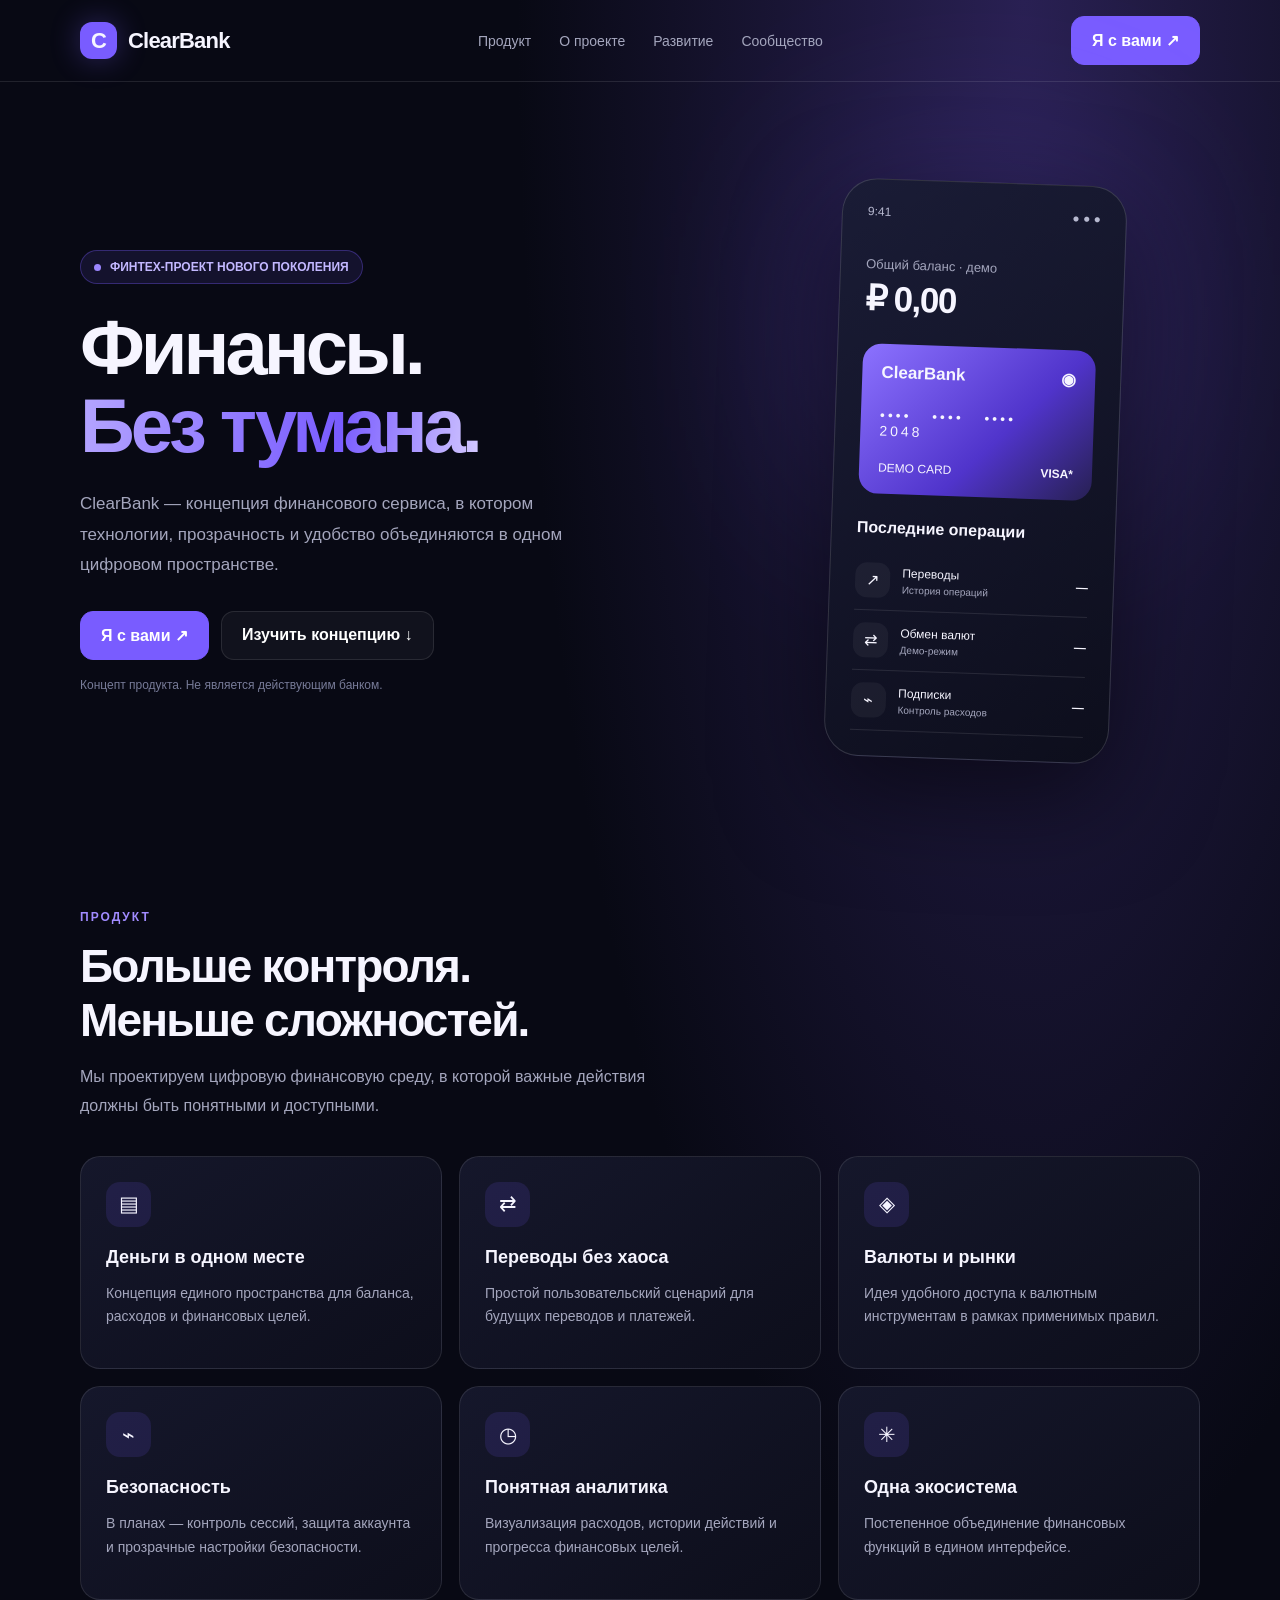
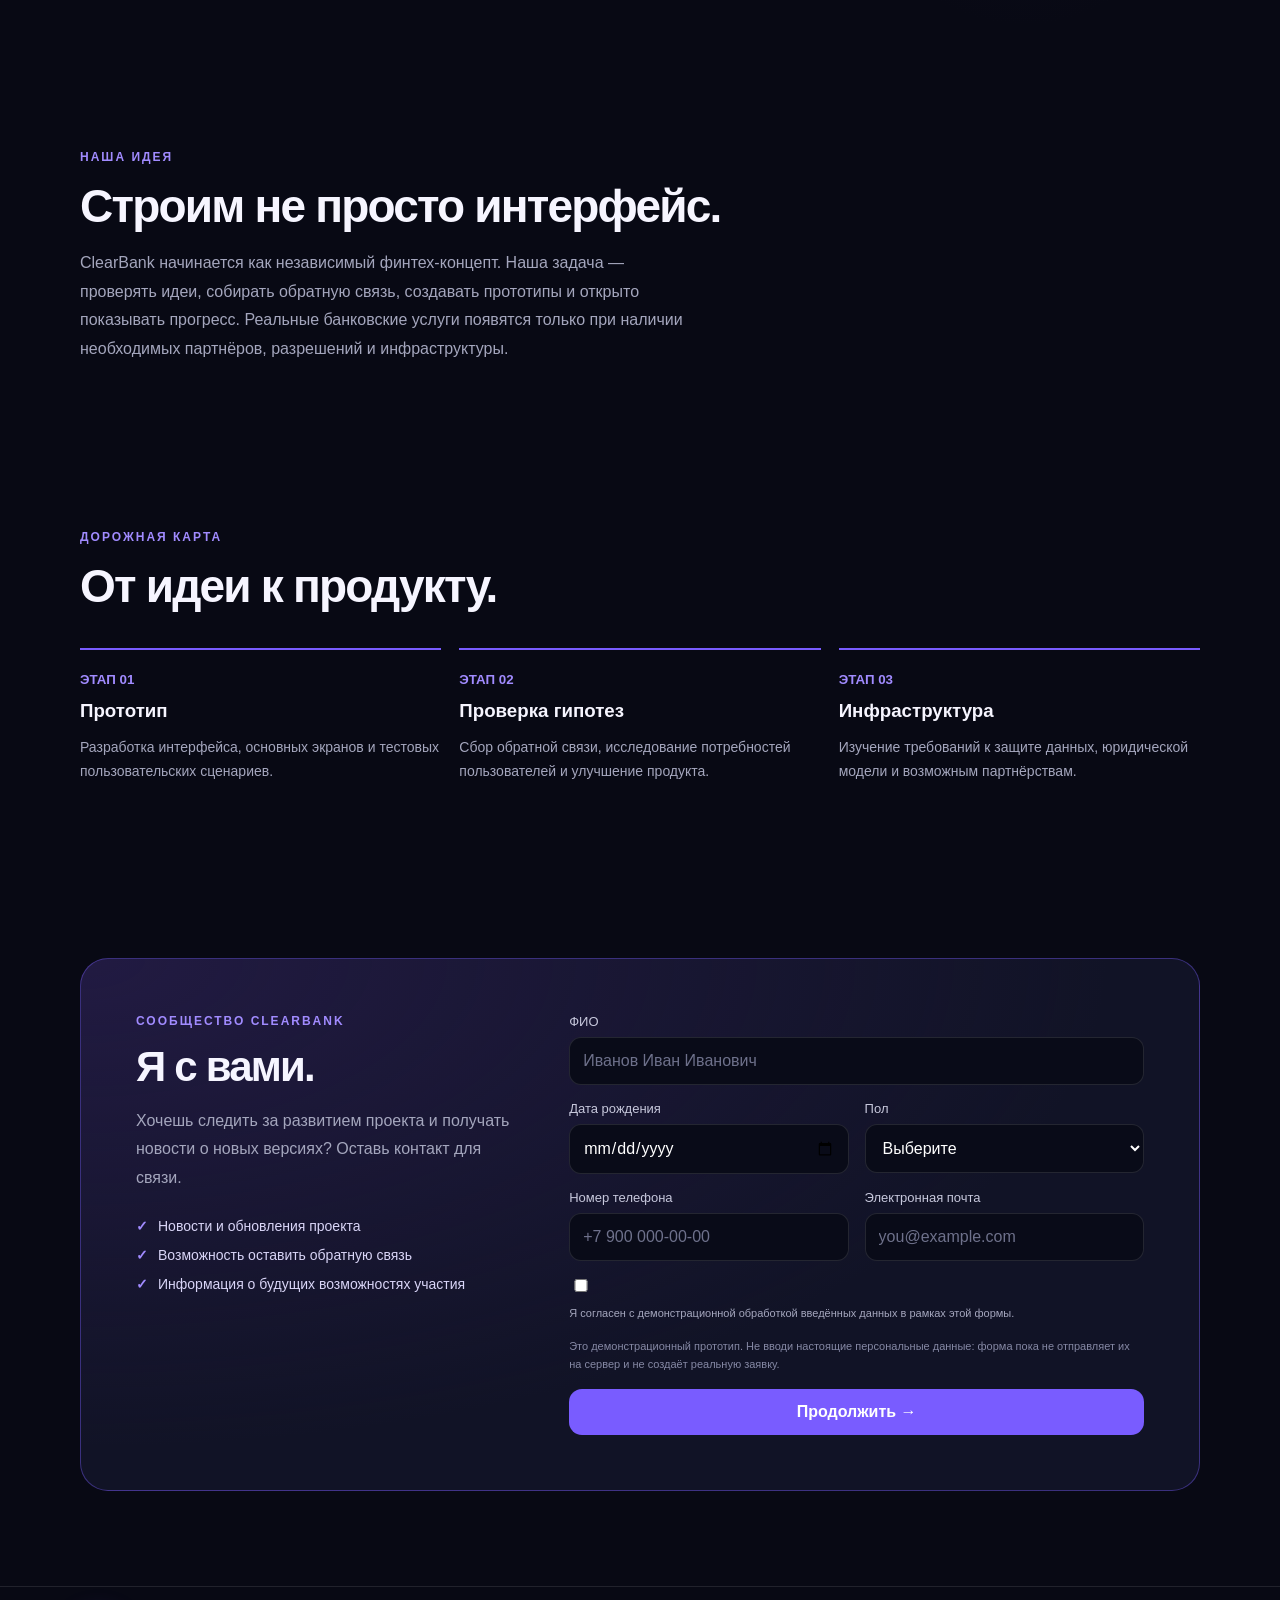
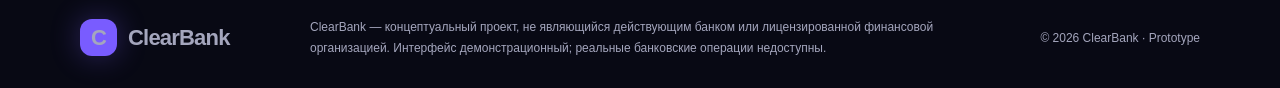
==== index.html @ 5153907e "Create index.html" ====
<!DOCTYPE html>
<html lang="ru">
<head>
<meta charset="UTF-8">
<meta name="viewport" content="width=device-width, initial-scale=1.0">
<meta name="theme-color" content="#080914">
<title>ClearBank — Финансы без границ</title>

<style>
:root {
  --bg: #080914;
  --panel: #111326;
  --purple: #795cff;
  --purple2: #a18bff;
  --text: #f6f5ff;
  --muted: #a4a6bd;
  --line: rgba(255,255,255,.1);
}
* { box-sizing: border-box; }
html { scroll-behavior: smooth; }
body {
  margin: 0;
  background:
    radial-gradient(ellipse at 80% 0%, #292052 0%, transparent 35%),
    var(--bg);
  color: var(--text);
  font-family: Inter, -apple-system, BlinkMacSystemFont, "Segoe UI", sans-serif;
}
a { color: inherit; text-decoration: none; }
button, input, select { font: inherit; }
button, a { -webkit-tap-highlight-color: transparent; }
.container { width: min(1120px, 90%); margin: auto; }

header {
  height: 82px;
  display: flex;
  align-items: center;
  border-bottom: 1px solid var(--line);
}
.nav { display:flex; align-items:center; justify-content:space-between; gap:20px; }
.logo { display:flex; align-items:center; gap:11px; font-size:22px; font-weight:800; letter-spacing:-.8px; }
.logo-icon {
  width:37px; height:37px; border-radius:12px;
  display:grid; place-items:center; background:var(--purple);
  font-size:22px; box-shadow:0 0 30px #795cff55;
}
.nav-links { display:flex; gap:28px; color:var(--muted); font-size:14px; }
.nav-links a:hover { color:white; }
.btn {
  display:inline-flex; justify-content:center; align-items:center; gap:9px;
  padding:14px 20px; border-radius:13px; border:1px solid var(--line);
  color:white; cursor:pointer; font-weight:700; transition:.2s;
}
.btn:hover { transform:translateY(-2px); }
.btn-primary { background:var(--purple); border-color:var(--purple); }
.btn-primary:hover { background:#6948fa; }
.btn-secondary { background:rgba(255,255,255,.04); }
.hero { padding:100px 0 75px; }
.hero-grid { display:grid; grid-template-columns:1.15fr .85fr; align-items:center; gap:65px; }
.eyebrow {
  display:inline-flex; gap:9px; align-items:center; color:#c3b8ff;
  background:#795cff1c; border:1px solid #795cff55;
  border-radius:100px; padding:9px 13px; font-size:12px; font-weight:700;
}
.dot { width:7px; height:7px; border-radius:50%; background:#9c86ff; }
h1 { font-size:clamp(45px,6.4vw,76px); line-height:1.02; letter-spacing:-4px; margin:25px 0; }
.gradient { background:linear-gradient(100deg,#b5a6ff,#795cff 65%,#d4caff); -webkit-background-clip:text; background-clip:text; color:transparent; }
.hero p { color:var(--muted); font-size:17px; line-height:1.8; max-width:520px; }
.hero-actions { display:flex; gap:12px; flex-wrap:wrap; margin-top:30px; }
.caption { color:#777b98; font-size:12px; margin-top:18px; }

.phone-wrap { display:flex; justify-content:center; position:relative; }
.glow { position:absolute; width:300px; height:300px; background:#795cff; filter:blur(110px); opacity:.22; }
.phone {
  position:relative; width:285px; min-height:490px; padding:25px;
  border:1px solid #ffffff25; border-radius:35px;
  background:linear-gradient(145deg,#1a1c36,#0d0e1c);
  box-shadow:0 35px 100px #0008;
  transform:rotate(2deg);
}
.phone-top { display:flex; justify-content:space-between; color:#b7b9d0; font-size:12px; }
.balance-label { color:var(--muted); font-size:13px; margin-top:38px; }
.balance { font-size:35px; font-weight:800; letter-spacing:-1.5px; margin:7px 0 25px; }
.card {
  border-radius:19px; padding:19px; min-height:150px;
  background:linear-gradient(135deg,#8c72ff,#5034cb 60%,#272052);
  display:flex; flex-direction:column; justify-content:space-between;
}
.card-brand { font-size:17px; font-weight:800; }
.card-number { letter-spacing:3px; font-size:14px; }
.card-bottom { display:flex; justify-content:space-between; align-items:end; font-size:12px; }
.activity-title { margin:25px 0 14px; font-weight:700; }
.activity { display:flex; align-items:center; gap:12px; padding:12px 0; border-bottom:1px solid var(--line); font-size:12px; }
.activity-icon { width:35px; height:35px; border-radius:12px; background:#ffffff0c; display:grid; place-items:center; font-size:16px; }
.activity small { display:block; color:var(--muted); margin-top:4px; }
.activity strong { margin-left:auto; }

section { padding:75px 0; }
.section-label { color:var(--purple2); text-transform:uppercase; font-size:12px; font-weight:800; letter-spacing:2px; }
h2 { font-size:clamp(30px,4vw,46px); letter-spacing:-1.8px; margin:15px 0; }
.section-desc { color:var(--muted); line-height:1.8; max-width:610px; }
.features { display:grid; grid-template-columns:repeat(3,1fr); gap:17px; margin-top:35px; }
.feature { padding:25px; border:1px solid var(--line); border-radius:20px; background:linear-gradient(145deg,#15172b,#0d0e1b); }
.feature-icon { width:45px; height:45px; display:grid; place-items:center; border-radius:14px; background:#795cff22; font-size:21px; }
.feature h3 { font-size:18px; margin:20px 0 10px; }
.feature p { color:var(--muted); line-height:1.7; font-size:14px; }

.join-section { padding:65px 0 95px; }
.join-box {
  display:grid; grid-template-columns:.8fr 1.2fr; gap:50px;
  padding:clamp(25px,5vw,55px); border:1px solid #795cff66;
  border-radius:28px; background:radial-gradient(ellipse at 0 0,#30215b88,transparent 65%),#111326;
}
.join-copy h2 { font-size:42px; }
.join-copy p { color:var(--muted); line-height:1.8; }
.perks { list-style:none; padding:0; margin-top:25px; color:#d9d5f7; font-size:14px; }
.perks li { margin:13px 0; }
.perks li::before { content:"✓"; color:#a18bff; margin-right:10px; font-weight:900; }

form { display:grid; grid-template-columns:1fr 1fr; gap:16px; }
.field { display:flex; flex-direction:column; gap:8px; }
.field.full { grid-column:1/-1; }
label { color:#c7c8dc; font-size:13px; }
input, select {
  width:100%; min-width:0; padding:14px 13px; border-radius:12px;
  color:white; background:#090b18; border:1px solid #ffffff1c; outline:none;
}
input:focus, select:focus { border-color:var(--purple); box-shadow:0 0 0 3px #795cff20; }
input::placeholder { color:#6e718b; }
select option { background:#111326; }
.consent { display:flex; align-items:flex-start; gap:10px; color:var(--muted); font-size:11px; line-height:1.6; }
.consent input { width:16px; min-width:16px; margin-top:2px; accent-color:var(--purple); }
.form-note { grid-column:1/-1; color:#8588a4; font-size:11px; line-height:1.6; }
.submit { grid-column:1/-1; width:100%; border:0; }

.success { display:none; text-align:center; padding:20px 5px; }
.success-icon { width:65px; height:65px; border-radius:50%; background:#2bcb8a20; color:#5be0a8; display:grid; place-items:center; font-size:30px; margin:0 auto 20px; }
.success h3 { font-size:28px; }
.success p { color:var(--muted); line-height:1.8; }
.success-actions { display:flex; flex-direction:column; gap:12px; max-width:320px; margin:25px auto 0; }

.roadmap { display:grid; grid-template-columns:repeat(3,1fr); gap:18px; margin-top:35px; }
.roadmap-item { border-top:2px solid var(--purple); padding:20px 0; }
.roadmap-item small { color:var(--purple2); font-weight:800; }
.roadmap-item h3 { margin:12px 0; }
.roadmap-item p { color:var(--muted); font-size:14px; line-height:1.7; }

footer { padding:30px 0; border-top:1px solid var(--line); color:var(--muted); font-size:12px; }
.footer-inner { display:flex; justify-content:space-between; align-items:center; gap:20px; flex-wrap:wrap; }
.disclaimer { max-width:650px; line-height:1.7; }

@media(max-width:800px) {
  .nav-links { display:none; }
  .hero { padding-top:65px; }
  .hero-grid, .join-box { grid-template-columns:1fr; gap:38px; }
  .phone { width:min(285px,100%); }
  .features { grid-template-columns:1fr 1fr; }
  .roadmap { grid-template-columns:1fr; }
}
@media(max-width:520px) {
  header { height:70px; }
  .logo { font-size:19px; }
  header .btn { padding:11px 12px; font-size:12px; }
  h1 { letter-spacing:-2.5px; }
  .features { grid-template-columns:1fr; }
  form { grid-template-columns:1fr; }
  .field.full, .form-note, .submit { grid-column:auto; }
  .join-copy h2 { font-size:34px; }
  .hero-actions .btn { width:100%; }
}
</style>
</head>

<body>
<header>
  <div class="container nav">
    <a class="logo" href="#">
      <span class="logo-icon">C</span> ClearBank
    </a>
    <nav class="nav-links">
      <a href="#product">Продукт</a>
      <a href="#vision">О проекте</a>
      <a href="#roadmap">Развитие</a>
      <a href="#join">Сообщество</a>
    </nav>
    <a class="btn btn-primary" href="#join">Я с вами ↗</a>
  </div>
</header>

<main>
  <section class="hero">
    <div class="container hero-grid">
      <div>
        <span class="eyebrow"><span class="dot"></span> ФИНТЕХ-ПРОЕКТ НОВОГО ПОКОЛЕНИЯ</span>
        <h1>Финансы.<br><span class="gradient">Без тумана.</span></h1>
        <p>
          ClearBank — концепция финансового сервиса, в котором технологии,
          прозрачность и удобство объединяются в одном цифровом пространстве.
        </p>
        <div class="hero-actions">
          <a class="btn btn-primary" href="#join">Я с вами ↗</a>
          <a class="btn btn-secondary" href="#product">Изучить концепцию ↓</a>
        </div>
        <div class="caption">Концепт продукта. Не является действующим банком.</div>
      </div>

      <div class="phone-wrap">
        <div class="glow"></div>
        <div class="phone">
          <div class="phone-top"><span>9:41</span><span>● ● ●</span></div>
          <div class="balance-label">Общий баланс · демо</div>
          <div class="balance">₽ 0,00</div>
          <div class="card">
            <div class="card-brand">ClearBank <span style="float:right">◉</span></div>
            <div class="card-number">•••• &nbsp; •••• &nbsp; •••• &nbsp; 2048</div>
            <div class="card-bottom"><span>DEMO CARD</span><strong>VISA*</strong></div>
          </div>
          <div class="activity-title">Последние операции</div>
          <div class="activity">
            <div class="activity-icon">↗</div>
            <div>Переводы<small>История операций</small></div>
            <strong>—</strong>
          </div>
          <div class="activity">
            <div class="activity-icon">⇄</div>
            <div>Обмен валют<small>Демо-режим</small></div>
            <strong>—</strong>
          </div>
          <div class="activity">
            <div class="activity-icon">⌁</div>
            <div>Подписки<small>Контроль расходов</small></div>
            <strong>—</strong>
          </div>
        </div>
      </div>
    </div>
  </section>

  <section id="product">
    <div class="container">
      <div class="section-label">Продукт</div>
      <h2>Больше контроля.<br>Меньше сложностей.</h2>
      <p class="section-desc">Мы проектируем цифровую финансовую среду, в которой важные действия должны быть понятными и доступными.</p>
      <div class="features">
        <article class="feature">
          <div class="feature-icon">▤</div>
          <h3>Деньги в одном месте</h3>
          <p>Концепция единого пространства для баланса, расходов и финансовых целей.</p>
        </article>
        <article class="feature">
          <div class="feature-icon">⇄</div>
          <h3>Переводы без хаоса</h3>
          <p>Простой пользовательский сценарий для будущих переводов и платежей.</p>
        </article>
        <article class="feature">
          <div class="feature-icon">◈</div>
          <h3>Валюты и рынки</h3>
          <p>Идея удобного доступа к валютным инструментам в рамках применимых правил.</p>
        </article>
        <article class="feature">
          <div class="feature-icon">⌁</div>
          <h3>Безопасность</h3>
          <p>В планах — контроль сессий, защита аккаунта и прозрачные настройки безопасности.</p>
        </article>
        <article class="feature">
          <div class="feature-icon">◷</div>
          <h3>Понятная аналитика</h3>
          <p>Визуализация расходов, истории действий и прогресса финансовых целей.</p>
        </article>
        <article class="feature">
          <div class="feature-icon">✳</div>
          <h3>Одна экосистема</h3>
          <p>Постепенное объединение финансовых функций в едином интерфейсе.</p>
        </article>
      </div>
    </div>
  </section>

  <section id="vision">
    <div class="container">
      <div class="section-label">Наша идея</div>
      <h2>Строим не просто интерфейс.</h2>
      <p class="section-desc">
        ClearBank начинается как независимый финтех-концепт. Наша задача —
        проверять идеи, собирать обратную связь, создавать прототипы и
        открыто показывать прогресс. Реальные банковские услуги появятся
        только при наличии необходимых партнёров, разрешений и инфраструктуры.
      </p>
    </div>
  </section>

  <section id="roadmap">
    <div class="container">
      <div class="section-label">Дорожная карта</div>
      <h2>От идеи к продукту.</h2>
      <div class="roadmap">
        <div class="roadmap-item">
          <small>ЭТАП 01</small>
          <h3>Прототип</h3>
          <p>Разработка интерфейса, основных экранов и тестовых пользовательских сценариев.</p>
        </div>
        <div class="roadmap-item">
          <small>ЭТАП 02</small>
          <h3>Проверка гипотез</h3>
          <p>Сбор обратной связи, исследование потребностей пользователей и улучшение продукта.</p>
        </div>
        <div class="roadmap-item">
          <small>ЭТАП 03</small>
          <h3>Инфраструктура</h3>
          <p>Изучение требований к защите данных, юридической модели и возможным партнёрствам.</p>
        </div>
      </div>
    </div>
  </section>

  <section class="join-section" id="join">
    <div class="container">
      <div class="join-box">
        <div class="join-copy">
          <div class="section-label">Сообщество ClearBank</div>
          <h2>Я с вами.</h2>
          <p>
            Хочешь следить за развитием проекта и получать новости о новых
            версиях? Оставь контакт для связи.
          </p>
          <ul class="perks">
            <li>Новости и обновления проекта</li>
            <li>Возможность оставить обратную связь</li>
            <li>Информация о будущих возможностях участия</li>
          </ul>
        </div>

        <div>
          <form id="joinForm">
            <div class="field full">
              <label for="fullname">ФИО</label>
              <input id="fullname" name="fullname" autocomplete="name" placeholder="Иванов Иван Иванович" required>
            </div>

            <div class="field">
              <label for="birthdate">Дата рождения</label>
              <input id="birthdate" name="birthdate" type="date" required>
            </div>

            <div class="field">
              <label for="gender">Пол</label>
              <select id="gender" name="gender" required>
                <option value="" disabled selected>Выберите</option>
                <option value="male">Мужской</option>
                <option value="female">Женский</option>
                <option value="other">Не хочу указывать</option>
              </select>
            </div>

            <div class="field">
              <label for="phone">Номер телефона</label>
              <input id="phone" name="phone" type="tel" autocomplete="tel" placeholder="+7 900 000-00-00" required>
            </div>

            <div class="field">
              <label for="email">Электронная почта</label>
              <input id="email" name="email" type="email" autocomplete="email" placeholder="you@example.com" required>
            </div>

            <label class="consent field full">
              <input type="checkbox" id="consent" required>
              <span>Я согласен с демонстрационной обработкой введённых данных в рамках этой формы.</span>
            </label>

            <div class="form-note">
              Это демонстрационный прототип. Не вводи настоящие персональные данные:
              форма пока не отправляет их на сервер и не создаёт реальную заявку.
            </div>

            <button class="btn btn-primary submit" type="submit">Продолжить →</button>
          </form>

          <div class="success" id="success" role="status" aria-live="polite">
            <div class="success-icon">✓</div>
            <h3>Отлично!</h3>
            <p>Демонстрационный сценарий завершён. Спасибо за интерес к ClearBank.</p>
            <div class="success-actions">
              <a class="btn btn-primary" href="downloads/ClearBank.apk" download="ClearBank.apk" id="downloadApp">
                ↓ Скачать ClearBank для Android
              </a>
              <button class="btn btn-secondary" type="button" id="backButton">Вернуться к форме</button>
            </div>
            <p style="font-size:11px">
              Для скачивания положи файл приложения в папку
              <strong>downloads</strong> рядом с index.html.
            </p>
          </div>
        </div>
      </div>
    </div>
  </section>
</main>

<footer>
  <div class="container footer-inner">
    <a class="logo" href="#"><span class="logo-icon">C</span> ClearBank</a>
    <div class="disclaimer">
      ClearBank — концептуальный проект, не являющийся действующим банком
      или лицензированной финансовой организацией. Интерфейс демонстрационный;
      реальные банковские операции недоступны.
    </div>
    <span>© 2026 ClearBank · Prototype</span>
  </div>
</footer>

<script>
const form = document.getElementById("joinForm");
const success = document.getElementById("success");
const backButton = document.getElementById("backButton");
const birthdate = document.getElementById("birthdate");

// Не разрешаем выбрать будущую дату рождения.
birthdate.max = new Date().toISOString().split("T")[0];

form.addEventListener("submit", function(event) {
  event.preventDefault();

  if (!form.reportValidity()) return;

  // Никакие данные не сохраняются и никуда не отправляются.
  form.style.display = "none";
  success.style.display = "block";
});

backButton.addEventListener("click", function() {
  success.style.display = "none";
  form.style.display = "grid";
});
</script>
</body>
</html>
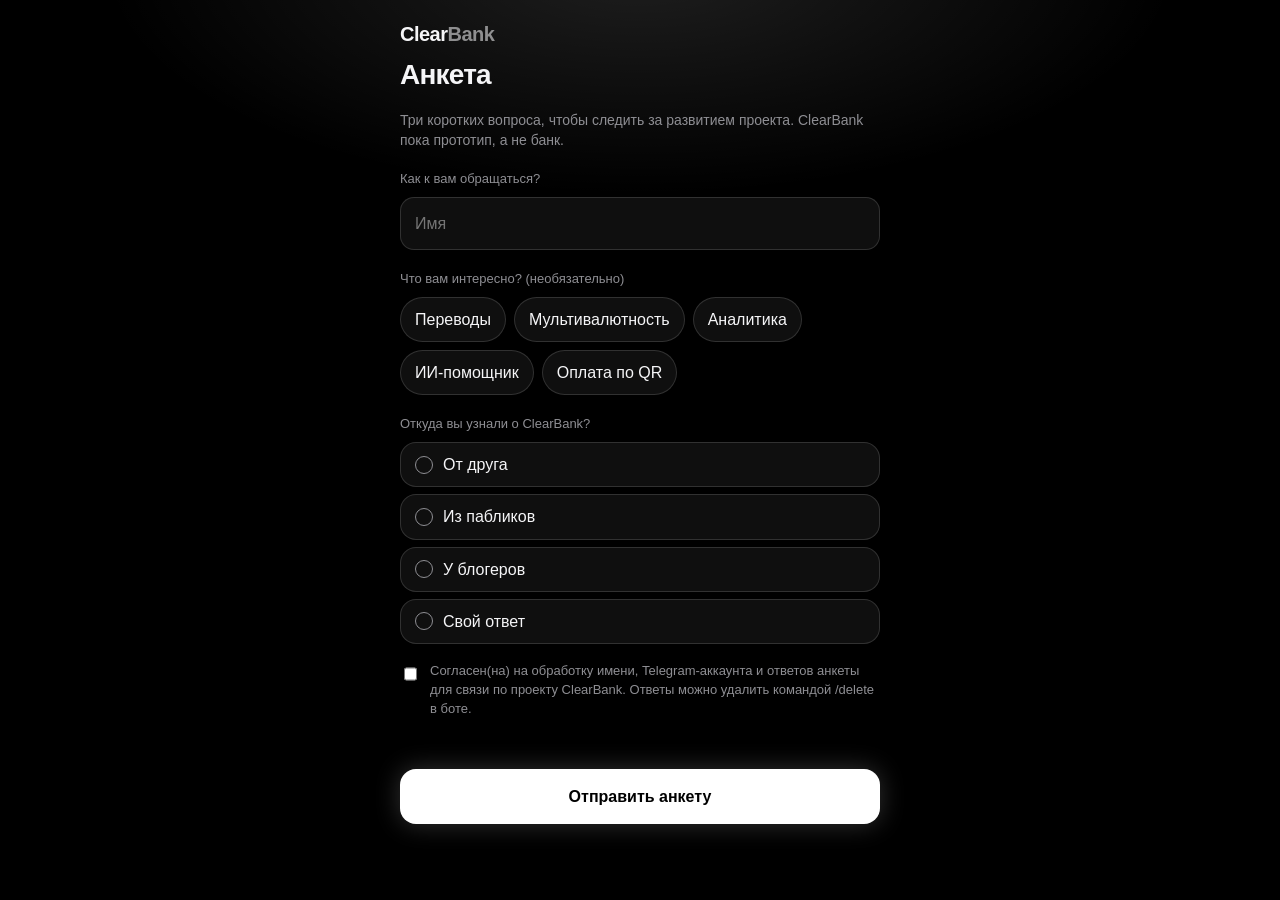
==== commit 90886bec: "Add files via upload" ====
--- a/index.html
+++ b/index.html
@@ -1,437 +1,37 @@
-
-<!DOCTYPE html>
-<html lang="ru">
-<head>
-<meta charset="UTF-8">
-<meta name="viewport" content="width=device-width, initial-scale=1.0">
-<meta name="theme-color" content="#080914">
-<title>ClearBank — Финансы без границ</title>
-
+<!doctype html><html lang="ru"><head><meta charset="utf-8"><meta name="viewport" content="width=device-width,initial-scale=1,viewport-fit=cover"><meta name="theme-color" content="#000000"><title>ClearBank</title>
+<script src="https://telegram.org/js/telegram-web-app.js"></script>
 <style>
-:root {
-  --bg: #080914;
-  --panel: #111326;
-  --purple: #795cff;
-  --purple2: #a18bff;
-  --text: #f6f5ff;
-  --muted: #a4a6bd;
-  --line: rgba(255,255,255,.1);
-}
-* { box-sizing: border-box; }
-html { scroll-behavior: smooth; }
-body {
-  margin: 0;
-  background:
-    radial-gradient(ellipse at 80% 0%, #292052 0%, transparent 35%),
-    var(--bg);
-  color: var(--text);
-  font-family: Inter, -apple-system, BlinkMacSystemFont, "Segoe UI", sans-serif;
-}
-a { color: inherit; text-decoration: none; }
-button, input, select { font: inherit; }
-button, a { -webkit-tap-highlight-color: transparent; }
-.container { width: min(1120px, 90%); margin: auto; }
-
-header {
-  height: 82px;
-  display: flex;
-  align-items: center;
-  border-bottom: 1px solid var(--line);
-}
-.nav { display:flex; align-items:center; justify-content:space-between; gap:20px; }
-.logo { display:flex; align-items:center; gap:11px; font-size:22px; font-weight:800; letter-spacing:-.8px; }
-.logo-icon {
-  width:37px; height:37px; border-radius:12px;
-  display:grid; place-items:center; background:var(--purple);
-  font-size:22px; box-shadow:0 0 30px #795cff55;
-}
-.nav-links { display:flex; gap:28px; color:var(--muted); font-size:14px; }
-.nav-links a:hover { color:white; }
-.btn {
-  display:inline-flex; justify-content:center; align-items:center; gap:9px;
-  padding:14px 20px; border-radius:13px; border:1px solid var(--line);
-  color:white; cursor:pointer; font-weight:700; transition:.2s;
-}
-.btn:hover { transform:translateY(-2px); }
-.btn-primary { background:var(--purple); border-color:var(--purple); }
-.btn-primary:hover { background:#6948fa; }
-.btn-secondary { background:rgba(255,255,255,.04); }
-.hero { padding:100px 0 75px; }
-.hero-grid { display:grid; grid-template-columns:1.15fr .85fr; align-items:center; gap:65px; }
-.eyebrow {
-  display:inline-flex; gap:9px; align-items:center; color:#c3b8ff;
-  background:#795cff1c; border:1px solid #795cff55;
-  border-radius:100px; padding:9px 13px; font-size:12px; font-weight:700;
-}
-.dot { width:7px; height:7px; border-radius:50%; background:#9c86ff; }
-h1 { font-size:clamp(45px,6.4vw,76px); line-height:1.02; letter-spacing:-4px; margin:25px 0; }
-.gradient { background:linear-gradient(100deg,#b5a6ff,#795cff 65%,#d4caff); -webkit-background-clip:text; background-clip:text; color:transparent; }
-.hero p { color:var(--muted); font-size:17px; line-height:1.8; max-width:520px; }
-.hero-actions { display:flex; gap:12px; flex-wrap:wrap; margin-top:30px; }
-.caption { color:#777b98; font-size:12px; margin-top:18px; }
-
-.phone-wrap { display:flex; justify-content:center; position:relative; }
-.glow { position:absolute; width:300px; height:300px; background:#795cff; filter:blur(110px); opacity:.22; }
-.phone {
-  position:relative; width:285px; min-height:490px; padding:25px;
-  border:1px solid #ffffff25; border-radius:35px;
-  background:linear-gradient(145deg,#1a1c36,#0d0e1c);
-  box-shadow:0 35px 100px #0008;
-  transform:rotate(2deg);
-}
-.phone-top { display:flex; justify-content:space-between; color:#b7b9d0; font-size:12px; }
-.balance-label { color:var(--muted); font-size:13px; margin-top:38px; }
-.balance { font-size:35px; font-weight:800; letter-spacing:-1.5px; margin:7px 0 25px; }
-.card {
-  border-radius:19px; padding:19px; min-height:150px;
-  background:linear-gradient(135deg,#8c72ff,#5034cb 60%,#272052);
-  display:flex; flex-direction:column; justify-content:space-between;
-}
-.card-brand { font-size:17px; font-weight:800; }
-.card-number { letter-spacing:3px; font-size:14px; }
-.card-bottom { display:flex; justify-content:space-between; align-items:end; font-size:12px; }
-.activity-title { margin:25px 0 14px; font-weight:700; }
-.activity { display:flex; align-items:center; gap:12px; padding:12px 0; border-bottom:1px solid var(--line); font-size:12px; }
-.activity-icon { width:35px; height:35px; border-radius:12px; background:#ffffff0c; display:grid; place-items:center; font-size:16px; }
-.activity small { display:block; color:var(--muted); margin-top:4px; }
-.activity strong { margin-left:auto; }
-
-section { padding:75px 0; }
-.section-label { color:var(--purple2); text-transform:uppercase; font-size:12px; font-weight:800; letter-spacing:2px; }
-h2 { font-size:clamp(30px,4vw,46px); letter-spacing:-1.8px; margin:15px 0; }
-.section-desc { color:var(--muted); line-height:1.8; max-width:610px; }
-.features { display:grid; grid-template-columns:repeat(3,1fr); gap:17px; margin-top:35px; }
-.feature { padding:25px; border:1px solid var(--line); border-radius:20px; background:linear-gradient(145deg,#15172b,#0d0e1b); }
-.feature-icon { width:45px; height:45px; display:grid; place-items:center; border-radius:14px; background:#795cff22; font-size:21px; }
-.feature h3 { font-size:18px; margin:20px 0 10px; }
-.feature p { color:var(--muted); line-height:1.7; font-size:14px; }
-
-.join-section { padding:65px 0 95px; }
-.join-box {
-  display:grid; grid-template-columns:.8fr 1.2fr; gap:50px;
-  padding:clamp(25px,5vw,55px); border:1px solid #795cff66;
-  border-radius:28px; background:radial-gradient(ellipse at 0 0,#30215b88,transparent 65%),#111326;
-}
-.join-copy h2 { font-size:42px; }
-.join-copy p { color:var(--muted); line-height:1.8; }
-.perks { list-style:none; padding:0; margin-top:25px; color:#d9d5f7; font-size:14px; }
-.perks li { margin:13px 0; }
-.perks li::before { content:"✓"; color:#a18bff; margin-right:10px; font-weight:900; }
-
-form { display:grid; grid-template-columns:1fr 1fr; gap:16px; }
-.field { display:flex; flex-direction:column; gap:8px; }
-.field.full { grid-column:1/-1; }
-label { color:#c7c8dc; font-size:13px; }
-input, select {
-  width:100%; min-width:0; padding:14px 13px; border-radius:12px;
-  color:white; background:#090b18; border:1px solid #ffffff1c; outline:none;
-}
-input:focus, select:focus { border-color:var(--purple); box-shadow:0 0 0 3px #795cff20; }
-input::placeholder { color:#6e718b; }
-select option { background:#111326; }
-.consent { display:flex; align-items:flex-start; gap:10px; color:var(--muted); font-size:11px; line-height:1.6; }
-.consent input { width:16px; min-width:16px; margin-top:2px; accent-color:var(--purple); }
-.form-note { grid-column:1/-1; color:#8588a4; font-size:11px; line-height:1.6; }
-.submit { grid-column:1/-1; width:100%; border:0; }
-
-.success { display:none; text-align:center; padding:20px 5px; }
-.success-icon { width:65px; height:65px; border-radius:50%; background:#2bcb8a20; color:#5be0a8; display:grid; place-items:center; font-size:30px; margin:0 auto 20px; }
-.success h3 { font-size:28px; }
-.success p { color:var(--muted); line-height:1.8; }
-.success-actions { display:flex; flex-direction:column; gap:12px; max-width:320px; margin:25px auto 0; }
-
-.roadmap { display:grid; grid-template-columns:repeat(3,1fr); gap:18px; margin-top:35px; }
-.roadmap-item { border-top:2px solid var(--purple); padding:20px 0; }
-.roadmap-item small { color:var(--purple2); font-weight:800; }
-.roadmap-item h3 { margin:12px 0; }
-.roadmap-item p { color:var(--muted); font-size:14px; line-height:1.7; }
-
-footer { padding:30px 0; border-top:1px solid var(--line); color:var(--muted); font-size:12px; }
-.footer-inner { display:flex; justify-content:space-between; align-items:center; gap:20px; flex-wrap:wrap; }
-.disclaimer { max-width:650px; line-height:1.7; }
-
-@media(max-width:800px) {
-  .nav-links { display:none; }
-  .hero { padding-top:65px; }
-  .hero-grid, .join-box { grid-template-columns:1fr; gap:38px; }
-  .phone { width:min(285px,100%); }
-  .features { grid-template-columns:1fr 1fr; }
-  .roadmap { grid-template-columns:1fr; }
-}
-@media(max-width:520px) {
-  header { height:70px; }
-  .logo { font-size:19px; }
-  header .btn { padding:11px 12px; font-size:12px; }
-  h1 { letter-spacing:-2.5px; }
-  .features { grid-template-columns:1fr; }
-  form { grid-template-columns:1fr; }
-  .field.full, .form-note, .submit { grid-column:auto; }
-  .join-copy h2 { font-size:34px; }
-  .hero-actions .btn { width:100%; }
-}
-</style>
-</head>
-
-<body>
-<header>
-  <div class="container nav">
-    <a class="logo" href="#">
-      <span class="logo-icon">C</span> ClearBank
-    </a>
-    <nav class="nav-links">
-      <a href="#product">Продукт</a>
-      <a href="#vision">О проекте</a>
-      <a href="#roadmap">Развитие</a>
-      <a href="#join">Сообщество</a>
-    </nav>
-    <a class="btn btn-primary" href="#join">Я с вами ↗</a>
-  </div>
-</header>
-
-<main>
-  <section class="hero">
-    <div class="container hero-grid">
-      <div>
-        <span class="eyebrow"><span class="dot"></span> ФИНТЕХ-ПРОЕКТ НОВОГО ПОКОЛЕНИЯ</span>
-        <h1>Финансы.<br><span class="gradient">Без тумана.</span></h1>
-        <p>
-          ClearBank — концепция финансового сервиса, в котором технологии,
-          прозрачность и удобство объединяются в одном цифровом пространстве.
-        </p>
-        <div class="hero-actions">
-          <a class="btn btn-primary" href="#join">Я с вами ↗</a>
-          <a class="btn btn-secondary" href="#product">Изучить концепцию ↓</a>
-        </div>
-        <div class="caption">Концепт продукта. Не является действующим банком.</div>
-      </div>
-
-      <div class="phone-wrap">
-        <div class="glow"></div>
-        <div class="phone">
-          <div class="phone-top"><span>9:41</span><span>● ● ●</span></div>
-          <div class="balance-label">Общий баланс · демо</div>
-          <div class="balance">₽ 0,00</div>
-          <div class="card">
-            <div class="card-brand">ClearBank <span style="float:right">◉</span></div>
-            <div class="card-number">•••• &nbsp; •••• &nbsp; •••• &nbsp; 2048</div>
-            <div class="card-bottom"><span>DEMO CARD</span><strong>VISA*</strong></div>
-          </div>
-          <div class="activity-title">Последние операции</div>
-          <div class="activity">
-            <div class="activity-icon">↗</div>
-            <div>Переводы<small>История операций</small></div>
-            <strong>—</strong>
-          </div>
-          <div class="activity">
-            <div class="activity-icon">⇄</div>
-            <div>Обмен валют<small>Демо-режим</small></div>
-            <strong>—</strong>
-          </div>
-          <div class="activity">
-            <div class="activity-icon">⌁</div>
-            <div>Подписки<small>Контроль расходов</small></div>
-            <strong>—</strong>
-          </div>
-        </div>
-      </div>
-    </div>
-  </section>
-
-  <section id="product">
-    <div class="container">
-      <div class="section-label">Продукт</div>
-      <h2>Больше контроля.<br>Меньше сложностей.</h2>
-      <p class="section-desc">Мы проектируем цифровую финансовую среду, в которой важные действия должны быть понятными и доступными.</p>
-      <div class="features">
-        <article class="feature">
-          <div class="feature-icon">▤</div>
-          <h3>Деньги в одном месте</h3>
-          <p>Концепция единого пространства для баланса, расходов и финансовых целей.</p>
-        </article>
-        <article class="feature">
-          <div class="feature-icon">⇄</div>
-          <h3>Переводы без хаоса</h3>
-          <p>Простой пользовательский сценарий для будущих переводов и платежей.</p>
-        </article>
-        <article class="feature">
-          <div class="feature-icon">◈</div>
-          <h3>Валюты и рынки</h3>
-          <p>Идея удобного доступа к валютным инструментам в рамках применимых правил.</p>
-        </article>
-        <article class="feature">
-          <div class="feature-icon">⌁</div>
-          <h3>Безопасность</h3>
-          <p>В планах — контроль сессий, защита аккаунта и прозрачные настройки безопасности.</p>
-        </article>
-        <article class="feature">
-          <div class="feature-icon">◷</div>
-          <h3>Понятная аналитика</h3>
-          <p>Визуализация расходов, истории действий и прогресса финансовых целей.</p>
-        </article>
-        <article class="feature">
-          <div class="feature-icon">✳</div>
-          <h3>Одна экосистема</h3>
-          <p>Постепенное объединение финансовых функций в едином интерфейсе.</p>
-        </article>
-      </div>
-    </div>
-  </section>
-
-  <section id="vision">
-    <div class="container">
-      <div class="section-label">Наша идея</div>
-      <h2>Строим не просто интерфейс.</h2>
-      <p class="section-desc">
-        ClearBank начинается как независимый финтех-концепт. Наша задача —
-        проверять идеи, собирать обратную связь, создавать прототипы и
-        открыто показывать прогресс. Реальные банковские услуги появятся
-        только при наличии необходимых партнёров, разрешений и инфраструктуры.
-      </p>
-    </div>
-  </section>
-
-  <section id="roadmap">
-    <div class="container">
-      <div class="section-label">Дорожная карта</div>
-      <h2>От идеи к продукту.</h2>
-      <div class="roadmap">
-        <div class="roadmap-item">
-          <small>ЭТАП 01</small>
-          <h3>Прототип</h3>
-          <p>Разработка интерфейса, основных экранов и тестовых пользовательских сценариев.</p>
-        </div>
-        <div class="roadmap-item">
-          <small>ЭТАП 02</small>
-          <h3>Проверка гипотез</h3>
-          <p>Сбор обратной связи, исследование потребностей пользователей и улучшение продукта.</p>
-        </div>
-        <div class="roadmap-item">
-          <small>ЭТАП 03</small>
-          <h3>Инфраструктура</h3>
-          <p>Изучение требований к защите данных, юридической модели и возможным партнёрствам.</p>
-        </div>
-      </div>
-    </div>
-  </section>
-
-  <section class="join-section" id="join">
-    <div class="container">
-      <div class="join-box">
-        <div class="join-copy">
-          <div class="section-label">Сообщество ClearBank</div>
-          <h2>Я с вами.</h2>
-          <p>
-            Хочешь следить за развитием проекта и получать новости о новых
-            версиях? Оставь контакт для связи.
-          </p>
-          <ul class="perks">
-            <li>Новости и обновления проекта</li>
-            <li>Возможность оставить обратную связь</li>
-            <li>Информация о будущих возможностях участия</li>
-          </ul>
-        </div>
-
-        <div>
-          <form id="joinForm">
-            <div class="field full">
-              <label for="fullname">ФИО</label>
-              <input id="fullname" name="fullname" autocomplete="name" placeholder="Иванов Иван Иванович" required>
-            </div>
-
-            <div class="field">
-              <label for="birthdate">Дата рождения</label>
-              <input id="birthdate" name="birthdate" type="date" required>
-            </div>
-
-            <div class="field">
-              <label for="gender">Пол</label>
-              <select id="gender" name="gender" required>
-                <option value="" disabled selected>Выберите</option>
-                <option value="male">Мужской</option>
-                <option value="female">Женский</option>
-                <option value="other">Не хочу указывать</option>
-              </select>
-            </div>
-
-            <div class="field">
-              <label for="phone">Номер телефона</label>
-              <input id="phone" name="phone" type="tel" autocomplete="tel" placeholder="+7 900 000-00-00" required>
-            </div>
-
-            <div class="field">
-              <label for="email">Электронная почта</label>
-              <input id="email" name="email" type="email" autocomplete="email" placeholder="you@example.com" required>
-            </div>
-
-            <label class="consent field full">
-              <input type="checkbox" id="consent" required>
-              <span>Я согласен с демонстрационной обработкой введённых данных в рамках этой формы.</span>
-            </label>
-
-            <div class="form-note">
-              Это демонстрационный прототип. Не вводи настоящие персональные данные:
-              форма пока не отправляет их на сервер и не создаёт реальную заявку.
-            </div>
-
-            <button class="btn btn-primary submit" type="submit">Продолжить →</button>
-          </form>
-
-          <div class="success" id="success" role="status" aria-live="polite">
-            <div class="success-icon">✓</div>
-            <h3>Отлично!</h3>
-            <p>Демонстрационный сценарий завершён. Спасибо за интерес к ClearBank.</p>
-            <div class="success-actions">
-              <a class="btn btn-primary" href="downloads/ClearBank.apk" download="ClearBank.apk" id="downloadApp">
-                ↓ Скачать ClearBank для Android
-              </a>
-              <button class="btn btn-secondary" type="button" id="backButton">Вернуться к форме</button>
-            </div>
-            <p style="font-size:11px">
-              Для скачивания положи файл приложения в папку
-              <strong>downloads</strong> рядом с index.html.
-            </p>
-          </div>
-        </div>
-      </div>
-    </div>
-  </section>
-</main>
-
-<footer>
-  <div class="container footer-inner">
-    <a class="logo" href="#"><span class="logo-icon">C</span> ClearBank</a>
-    <div class="disclaimer">
-      ClearBank — концептуальный проект, не являющийся действующим банком
-      или лицензированной финансовой организацией. Интерфейс демонстрационный;
-      реальные банковские операции недоступны.
-    </div>
-    <span>© 2026 ClearBank · Prototype</span>
-  </div>
-</footer>
-
-<script>
-const form = document.getElementById("joinForm");
-const success = document.getElementById("success");
-const backButton = document.getElementById("backButton");
-const birthdate = document.getElementById("birthdate");
-
-// Не разрешаем выбрать будущую дату рождения.
-birthdate.max = new Date().toISOString().split("T")[0];
-
-form.addEventListener("submit", function(event) {
-  event.preventDefault();
-
-  if (!form.reportValidity()) return;
-
-  // Никакие данные не сохраняются и никуда не отправляются.
-  form.style.display = "none";
-  success.style.display = "block";
-});
-
-backButton.addEventListener("click", function() {
-  success.style.display = "none";
-  form.style.display = "grid";
-});
-</script>
-</body>
-</html>
+:root{--tx:#f5f5f7;--mu:#8e8e93;--g:rgba(255,255,255,.06);--b:rgba(255,255,255,.14)}*{box-sizing:border-box}html,body{margin:0;width:100%;overflow-x:hidden}
+body{background:#000 radial-gradient(60% 38% at 50% -4%,rgba(255,255,255,.12),transparent 70%) no-repeat;color:var(--tx);font:16px/1.45 -apple-system,"Segoe UI",Roboto,Arial,sans-serif;padding:max(20px,env(safe-area-inset-top)) 18px max(24px,env(safe-area-inset-bottom))}
+main{max-width:480px;margin:0 auto;animation:in .3s ease}@keyframes in{from{opacity:0;transform:translateY(8px)}to{opacity:1;transform:none}}
+h1{font-size:28px;letter-spacing:-.8px;margin:6px 0 6px}.brand{font-weight:800;letter-spacing:-.5px;font-size:20px}.brand span{opacity:.55}.mu{color:var(--mu);font-size:14px}.hidden{display:none!important}
+label.l{display:block;margin:20px 0 8px;font-size:13px;color:var(--mu)}input[type=text],textarea{width:100%;font:inherit;color:var(--tx);background:var(--g);border:1px solid var(--b);border-radius:14px;padding:14px;backdrop-filter:blur(20px)}
+.chips{display:flex;flex-wrap:wrap;gap:8px}.chip,.opt{background:var(--g);border:1px solid var(--b);color:var(--tx);border-radius:999px;padding:10px 14px;font:inherit;cursor:pointer;transition:.15s}.chip.on{background:#fff;color:#000}.chip:active,.opt:active,.btn:active{transform:scale(.97)}
+.opt{display:flex;width:100%;border-radius:16px;margin:7px 0;text-align:left;align-items:center;gap:10px}.opt i{width:18px;height:18px;border-radius:50%;border:1.5px solid var(--mu);flex:none}.opt.on{border-color:#fff;box-shadow:0 0 18px rgba(255,255,255,.18)}.opt.on i{background:#fff;border-color:#fff}
+.btn{display:block;width:100%;border:0;border-radius:16px;padding:16px;font:inherit;font-weight:700;background:#fff;color:#000;margin:14px 0;cursor:pointer;box-shadow:0 0 26px rgba(255,255,255,.2);transition:.15s}.btn.g{background:var(--g);color:var(--tx);border:1px solid var(--b);box-shadow:none}.btn[disabled]{opacity:.45}
+.ck{display:flex;gap:10px;align-items:flex-start;margin:18px 0;font-size:13px;color:var(--mu)}.ck input{margin-top:3px;width:18px;height:18px}.err{color:#ff667b;font-size:13px;min-height:18px}
+</style></head><body><main>
+<section id="form"><div class="brand">Clear<span>Bank</span></div><h1>Анкета</h1><p class="mu">Три коротких вопроса, чтобы следить за развитием проекта. ClearBank пока прототип, а не банк.</p>
+<label class="l" for="name">Как к вам обращаться?</label><input id="name" type="text" maxlength="40" placeholder="Имя" autocomplete="given-name">
+<label class="l">Что вам интересно? (необязательно)</label><div class="chips" id="ints"></div>
+<label class="l">Откуда вы узнали о ClearBank?</label><div id="srcs"></div>
+<textarea id="other" class="hidden" rows="3" maxlength="200" placeholder="Напишите свой ответ"></textarea>
+<label class="ck"><input id="consent" type="checkbox"><span>Согласен(на) на обработку имени, Telegram-аккаунта и ответов анкеты для связи по проекту ClearBank. Ответы можно удалить командой /delete в боте.</span></label>
+<div class="err" id="err"></div><button class="btn" id="send">Отправить анкету</button></section>
+<section id="links" class="hidden"><div class="brand">Clear<span>Bank</span></div><h1>Сайт и приложение</h1><p class="mu">Здесь можно познакомиться с проектом и скачать приложение, когда оно будет готово.</p>
+<button class="btn" id="site">Официальный сайт</button><button class="btn g" data-os="Android">Скачать для Android</button><button class="btn g" data-os="iOS">Скачать для iOS</button></section>
+</main><script>
+const SITE_URL="",SRC=[["friend","От друга"],["public","Из пабликов"],["blogger","У блогеров"],["other","Свой ответ"]],INT=[["transfers","Переводы"],["multicurrency","Мультивалютность"],["analytics","Аналитика"],["assistant","ИИ-помощник"],["qr","Оплата по QR"]];
+const tg=window.Telegram&&Telegram.WebApp,$=i=>document.getElementById(i);let src=null,ints=new Set();
+try{tg&&(tg.ready(),tg.expand(),tg.setHeaderColor&&tg.setHeaderColor('#000000'),tg.setBackgroundColor&&tg.setBackgroundColor('#000000'))}catch(e){}
+INT.forEach(([k,t])=>{const b=document.createElement('button');b.className='chip';b.type='button';b.textContent=t;b.onclick=()=>{ints.has(k)?ints.delete(k):ints.add(k);b.classList.toggle('on')};$('ints').append(b)});
+SRC.forEach(([k,t])=>{const b=document.createElement('button');b.className='opt';b.type='button';b.innerHTML='<i></i>'+t;b.onclick=()=>{src=k;document.querySelectorAll('.opt').forEach(x=>x.classList.remove('on'));b.classList.add('on');$('other').classList.toggle('hidden',k!=='other');k==='other'&&$('other').focus()};$('srcs').append(b)});
+const note=m=>tg&&tg.showAlert?tg.showAlert(m):alert(m);
+$('send').onclick=()=>{const name=$('name').value.trim(),o=$('other').value.trim();let e='';
+if(!name)e='Введите имя.';else if(!src)e='Выберите, откуда вы узнали о ClearBank.';else if(src==='other'&&!o)e='Напишите свой ответ.';else if(!$('consent').checked)e='Нужно согласие на обработку данных.';
+$('err').textContent=e;if(e)return;const d={name,interests:[...ints],source:src,source_text:src==='other'?o:'',consent:true};
+if(tg&&tg.initData){tg.sendData(JSON.stringify(d))}else{$('err').textContent='Тестовый режим (вне Telegram): '+JSON.stringify(d)}};
+$('site').onclick=()=>{if(!SITE_URL)return note('Сайт скоро появится.');tg&&tg.openLink?tg.openLink(SITE_URL):window.open(SITE_URL)};
+document.querySelectorAll('[data-os]').forEach(b=>b.onclick=()=>note('Версия для '+b.dataset.os+' пока в работе. Мы сообщим о запуске.'));
+if(new URLSearchParams(location.search).get('screen')==='links'){$('form').classList.add('hidden');$('links').classList.remove('hidden')}
+</script></body></html>
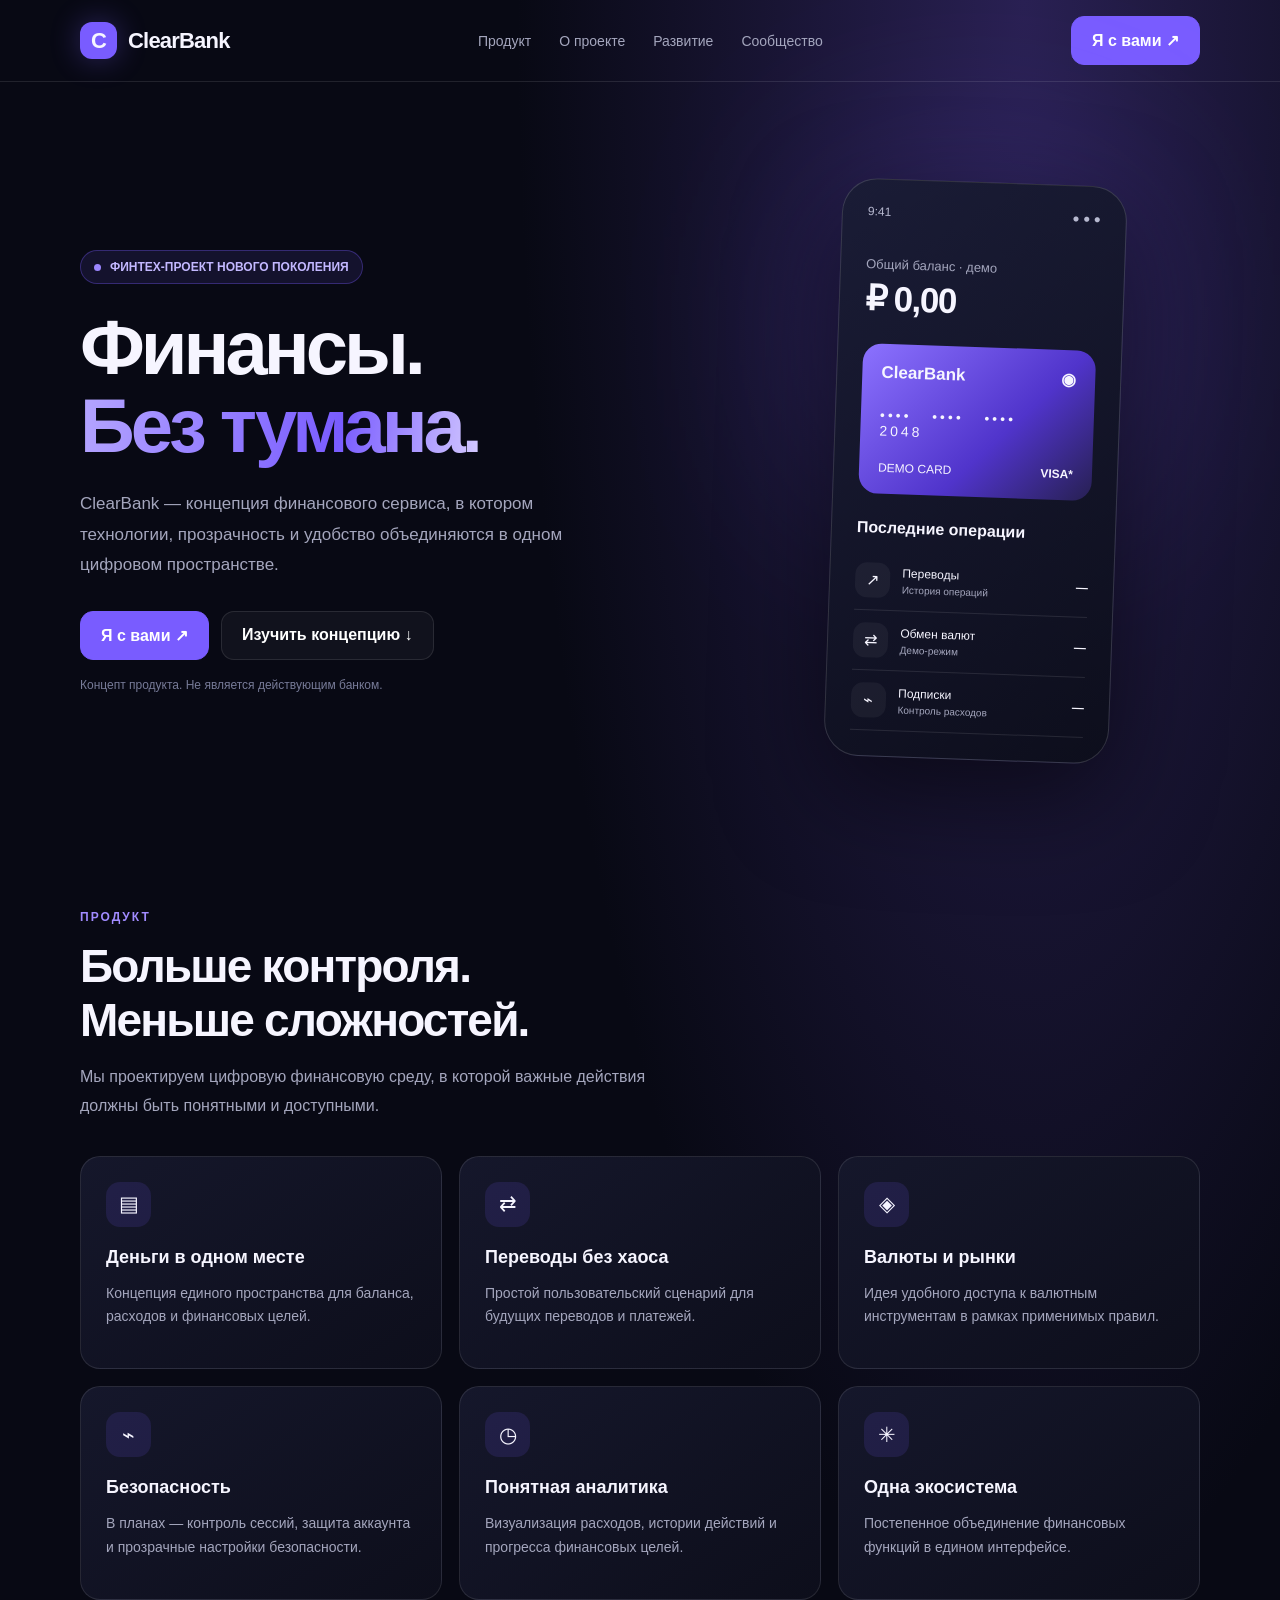
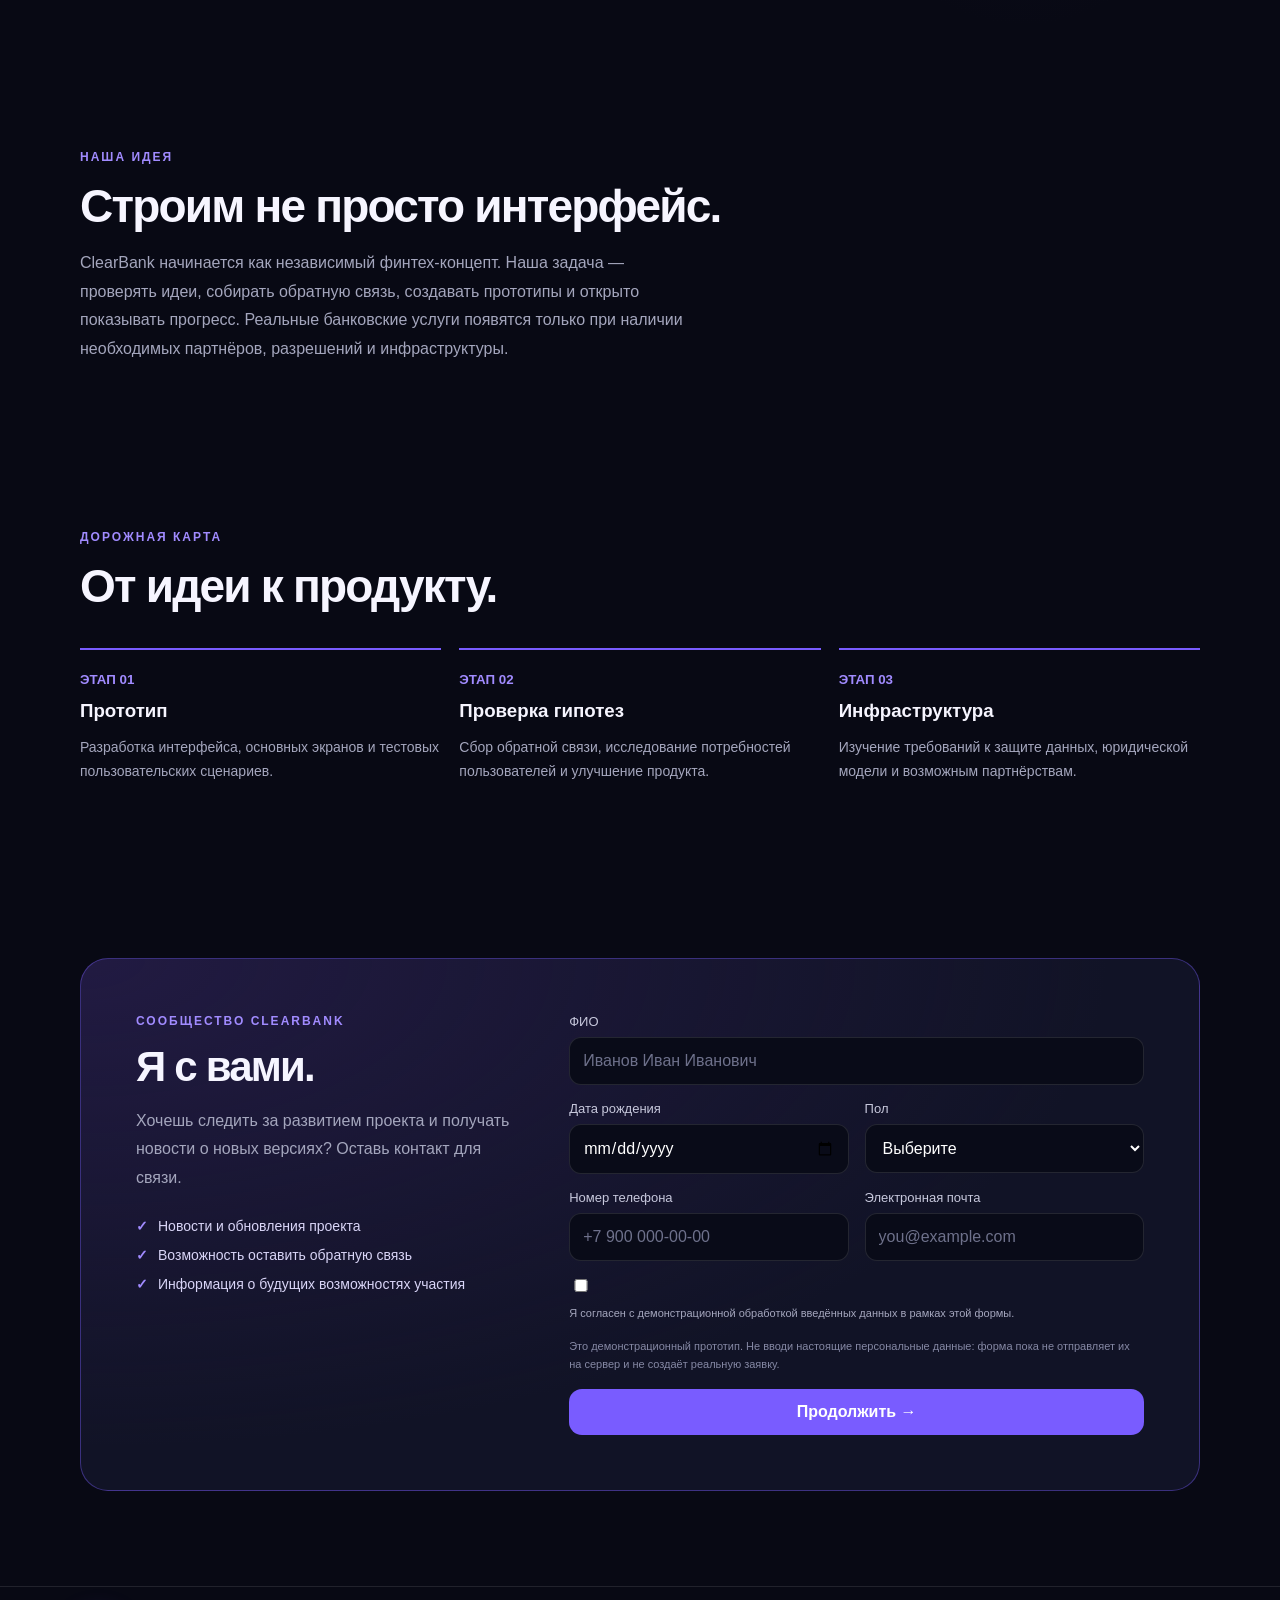
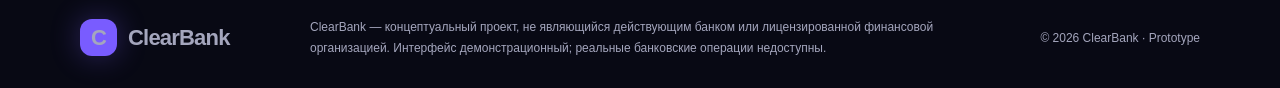
==== commit 545e96e0: "Update index.html" ====
--- a/index.html
+++ b/index.html
@@ -1,37 +1,437 @@
-<!doctype html><html lang="ru"><head><meta charset="utf-8"><meta name="viewport" content="width=device-width,initial-scale=1,viewport-fit=cover"><meta name="theme-color" content="#000000"><title>ClearBank</title>
-<script src="https://telegram.org/js/telegram-web-app.js"></script>
+
+<!DOCTYPE html>
+<html lang="ru">
+<head>
+<meta charset="UTF-8">
+<meta name="viewport" content="width=device-width, initial-scale=1.0">
+<meta name="theme-color" content="#080914">
+<title>ClearBank — Финансы без границ</title>
+
 <style>
-:root{--tx:#f5f5f7;--mu:#8e8e93;--g:rgba(255,255,255,.06);--b:rgba(255,255,255,.14)}*{box-sizing:border-box}html,body{margin:0;width:100%;overflow-x:hidden}
-body{background:#000 radial-gradient(60% 38% at 50% -4%,rgba(255,255,255,.12),transparent 70%) no-repeat;color:var(--tx);font:16px/1.45 -apple-system,"Segoe UI",Roboto,Arial,sans-serif;padding:max(20px,env(safe-area-inset-top)) 18px max(24px,env(safe-area-inset-bottom))}
-main{max-width:480px;margin:0 auto;animation:in .3s ease}@keyframes in{from{opacity:0;transform:translateY(8px)}to{opacity:1;transform:none}}
-h1{font-size:28px;letter-spacing:-.8px;margin:6px 0 6px}.brand{font-weight:800;letter-spacing:-.5px;font-size:20px}.brand span{opacity:.55}.mu{color:var(--mu);font-size:14px}.hidden{display:none!important}
-label.l{display:block;margin:20px 0 8px;font-size:13px;color:var(--mu)}input[type=text],textarea{width:100%;font:inherit;color:var(--tx);background:var(--g);border:1px solid var(--b);border-radius:14px;padding:14px;backdrop-filter:blur(20px)}
-.chips{display:flex;flex-wrap:wrap;gap:8px}.chip,.opt{background:var(--g);border:1px solid var(--b);color:var(--tx);border-radius:999px;padding:10px 14px;font:inherit;cursor:pointer;transition:.15s}.chip.on{background:#fff;color:#000}.chip:active,.opt:active,.btn:active{transform:scale(.97)}
-.opt{display:flex;width:100%;border-radius:16px;margin:7px 0;text-align:left;align-items:center;gap:10px}.opt i{width:18px;height:18px;border-radius:50%;border:1.5px solid var(--mu);flex:none}.opt.on{border-color:#fff;box-shadow:0 0 18px rgba(255,255,255,.18)}.opt.on i{background:#fff;border-color:#fff}
-.btn{display:block;width:100%;border:0;border-radius:16px;padding:16px;font:inherit;font-weight:700;background:#fff;color:#000;margin:14px 0;cursor:pointer;box-shadow:0 0 26px rgba(255,255,255,.2);transition:.15s}.btn.g{background:var(--g);color:var(--tx);border:1px solid var(--b);box-shadow:none}.btn[disabled]{opacity:.45}
-.ck{display:flex;gap:10px;align-items:flex-start;margin:18px 0;font-size:13px;color:var(--mu)}.ck input{margin-top:3px;width:18px;height:18px}.err{color:#ff667b;font-size:13px;min-height:18px}
-</style></head><body><main>
-<section id="form"><div class="brand">Clear<span>Bank</span></div><h1>Анкета</h1><p class="mu">Три коротких вопроса, чтобы следить за развитием проекта. ClearBank пока прототип, а не банк.</p>
-<label class="l" for="name">Как к вам обращаться?</label><input id="name" type="text" maxlength="40" placeholder="Имя" autocomplete="given-name">
-<label class="l">Что вам интересно? (необязательно)</label><div class="chips" id="ints"></div>
-<label class="l">Откуда вы узнали о ClearBank?</label><div id="srcs"></div>
-<textarea id="other" class="hidden" rows="3" maxlength="200" placeholder="Напишите свой ответ"></textarea>
-<label class="ck"><input id="consent" type="checkbox"><span>Согласен(на) на обработку имени, Telegram-аккаунта и ответов анкеты для связи по проекту ClearBank. Ответы можно удалить командой /delete в боте.</span></label>
-<div class="err" id="err"></div><button class="btn" id="send">Отправить анкету</button></section>
-<section id="links" class="hidden"><div class="brand">Clear<span>Bank</span></div><h1>Сайт и приложение</h1><p class="mu">Здесь можно познакомиться с проектом и скачать приложение, когда оно будет готово.</p>
-<button class="btn" id="site">Официальный сайт</button><button class="btn g" data-os="Android">Скачать для Android</button><button class="btn g" data-os="iOS">Скачать для iOS</button></section>
-</main><script>
-const SITE_URL="",SRC=[["friend","От друга"],["public","Из пабликов"],["blogger","У блогеров"],["other","Свой ответ"]],INT=[["transfers","Переводы"],["multicurrency","Мультивалютность"],["analytics","Аналитика"],["assistant","ИИ-помощник"],["qr","Оплата по QR"]];
-const tg=window.Telegram&&Telegram.WebApp,$=i=>document.getElementById(i);let src=null,ints=new Set();
-try{tg&&(tg.ready(),tg.expand(),tg.setHeaderColor&&tg.setHeaderColor('#000000'),tg.setBackgroundColor&&tg.setBackgroundColor('#000000'))}catch(e){}
-INT.forEach(([k,t])=>{const b=document.createElement('button');b.className='chip';b.type='button';b.textContent=t;b.onclick=()=>{ints.has(k)?ints.delete(k):ints.add(k);b.classList.toggle('on')};$('ints').append(b)});
-SRC.forEach(([k,t])=>{const b=document.createElement('button');b.className='opt';b.type='button';b.innerHTML='<i></i>'+t;b.onclick=()=>{src=k;document.querySelectorAll('.opt').forEach(x=>x.classList.remove('on'));b.classList.add('on');$('other').classList.toggle('hidden',k!=='other');k==='other'&&$('other').focus()};$('srcs').append(b)});
-const note=m=>tg&&tg.showAlert?tg.showAlert(m):alert(m);
-$('send').onclick=()=>{const name=$('name').value.trim(),o=$('other').value.trim();let e='';
-if(!name)e='Введите имя.';else if(!src)e='Выберите, откуда вы узнали о ClearBank.';else if(src==='other'&&!o)e='Напишите свой ответ.';else if(!$('consent').checked)e='Нужно согласие на обработку данных.';
-$('err').textContent=e;if(e)return;const d={name,interests:[...ints],source:src,source_text:src==='other'?o:'',consent:true};
-if(tg&&tg.initData){tg.sendData(JSON.stringify(d))}else{$('err').textContent='Тестовый режим (вне Telegram): '+JSON.stringify(d)}};
-$('site').onclick=()=>{if(!SITE_URL)return note('Сайт скоро появится.');tg&&tg.openLink?tg.openLink(SITE_URL):window.open(SITE_URL)};
-document.querySelectorAll('[data-os]').forEach(b=>b.onclick=()=>note('Версия для '+b.dataset.os+' пока в работе. Мы сообщим о запуске.'));
-if(new URLSearchParams(location.search).get('screen')==='links'){$('form').classList.add('hidden');$('links').classList.remove('hidden')}
-</script></body></html>
+:root {
+  --bg: #080914;
+  --panel: #111326;
+  --purple: #795cff;
+  --purple2: #a18bff;
+  --text: #f6f5ff;
+  --muted: #a4a6bd;
+  --line: rgba(255,255,255,.1);
+}
+* { box-sizing: border-box; }
+html { scroll-behavior: smooth; }
+body {
+  margin: 0;
+  background:
+    radial-gradient(ellipse at 80% 0%, #292052 0%, transparent 35%),
+    var(--bg);
+  color: var(--text);
+  font-family: Inter, -apple-system, BlinkMacSystemFont, "Segoe UI", sans-serif;
+}
+a { color: inherit; text-decoration: none; }
+button, input, select { font: inherit; }
+button, a { -webkit-tap-highlight-color: transparent; }
+.container { width: min(1120px, 90%); margin: auto; }
+
+header {
+  height: 82px;
+  display: flex;
+  align-items: center;
+  border-bottom: 1px solid var(--line);
+}
+.nav { display:flex; align-items:center; justify-content:space-between; gap:20px; }
+.logo { display:flex; align-items:center; gap:11px; font-size:22px; font-weight:800; letter-spacing:-.8px; }
+.logo-icon {
+  width:37px; height:37px; border-radius:12px;
+  display:grid; place-items:center; background:var(--purple);
+  font-size:22px; box-shadow:0 0 30px #795cff55;
+}
+.nav-links { display:flex; gap:28px; color:var(--muted); font-size:14px; }
+.nav-links a:hover { color:white; }
+.btn {
+  display:inline-flex; justify-content:center; align-items:center; gap:9px;
+  padding:14px 20px; border-radius:13px; border:1px solid var(--line);
+  color:white; cursor:pointer; font-weight:700; transition:.2s;
+}
+.btn:hover { transform:translateY(-2px); }
+.btn-primary { background:var(--purple); border-color:var(--purple); }
+.btn-primary:hover { background:#6948fa; }
+.btn-secondary { background:rgba(255,255,255,.04); }
+.hero { padding:100px 0 75px; }
+.hero-grid { display:grid; grid-template-columns:1.15fr .85fr; align-items:center; gap:65px; }
+.eyebrow {
+  display:inline-flex; gap:9px; align-items:center; color:#c3b8ff;
+  background:#795cff1c; border:1px solid #795cff55;
+  border-radius:100px; padding:9px 13px; font-size:12px; font-weight:700;
+}
+.dot { width:7px; height:7px; border-radius:50%; background:#9c86ff; }
+h1 { font-size:clamp(45px,6.4vw,76px); line-height:1.02; letter-spacing:-4px; margin:25px 0; }
+.gradient { background:linear-gradient(100deg,#b5a6ff,#795cff 65%,#d4caff); -webkit-background-clip:text; background-clip:text; color:transparent; }
+.hero p { color:var(--muted); font-size:17px; line-height:1.8; max-width:520px; }
+.hero-actions { display:flex; gap:12px; flex-wrap:wrap; margin-top:30px; }
+.caption { color:#777b98; font-size:12px; margin-top:18px; }
+
+.phone-wrap { display:flex; justify-content:center; position:relative; }
+.glow { position:absolute; width:300px; height:300px; background:#795cff; filter:blur(110px); opacity:.22; }
+.phone {
+  position:relative; width:285px; min-height:490px; padding:25px;
+  border:1px solid #ffffff25; border-radius:35px;
+  background:linear-gradient(145deg,#1a1c36,#0d0e1c);
+  box-shadow:0 35px 100px #0008;
+  transform:rotate(2deg);
+}
+.phone-top { display:flex; justify-content:space-between; color:#b7b9d0; font-size:12px; }
+.balance-label { color:var(--muted); font-size:13px; margin-top:38px; }
+.balance { font-size:35px; font-weight:800; letter-spacing:-1.5px; margin:7px 0 25px; }
+.card {
+  border-radius:19px; padding:19px; min-height:150px;
+  background:linear-gradient(135deg,#8c72ff,#5034cb 60%,#272052);
+  display:flex; flex-direction:column; justify-content:space-between;
+}
+.card-brand { font-size:17px; font-weight:800; }
+.card-number { letter-spacing:3px; font-size:14px; }
+.card-bottom { display:flex; justify-content:space-between; align-items:end; font-size:12px; }
+.activity-title { margin:25px 0 14px; font-weight:700; }
+.activity { display:flex; align-items:center; gap:12px; padding:12px 0; border-bottom:1px solid var(--line); font-size:12px; }
+.activity-icon { width:35px; height:35px; border-radius:12px; background:#ffffff0c; display:grid; place-items:center; font-size:16px; }
+.activity small { display:block; color:var(--muted); margin-top:4px; }
+.activity strong { margin-left:auto; }
+
+section { padding:75px 0; }
+.section-label { color:var(--purple2); text-transform:uppercase; font-size:12px; font-weight:800; letter-spacing:2px; }
+h2 { font-size:clamp(30px,4vw,46px); letter-spacing:-1.8px; margin:15px 0; }
+.section-desc { color:var(--muted); line-height:1.8; max-width:610px; }
+.features { display:grid; grid-template-columns:repeat(3,1fr); gap:17px; margin-top:35px; }
+.feature { padding:25px; border:1px solid var(--line); border-radius:20px; background:linear-gradient(145deg,#15172b,#0d0e1b); }
+.feature-icon { width:45px; height:45px; display:grid; place-items:center; border-radius:14px; background:#795cff22; font-size:21px; }
+.feature h3 { font-size:18px; margin:20px 0 10px; }
+.feature p { color:var(--muted); line-height:1.7; font-size:14px; }
+
+.join-section { padding:65px 0 95px; }
+.join-box {
+  display:grid; grid-template-columns:.8fr 1.2fr; gap:50px;
+  padding:clamp(25px,5vw,55px); border:1px solid #795cff66;
+  border-radius:28px; background:radial-gradient(ellipse at 0 0,#30215b88,transparent 65%),#111326;
+}
+.join-copy h2 { font-size:42px; }
+.join-copy p { color:var(--muted); line-height:1.8; }
+.perks { list-style:none; padding:0; margin-top:25px; color:#d9d5f7; font-size:14px; }
+.perks li { margin:13px 0; }
+.perks li::before { content:"✓"; color:#a18bff; margin-right:10px; font-weight:900; }
+
+form { display:grid; grid-template-columns:1fr 1fr; gap:16px; }
+.field { display:flex; flex-direction:column; gap:8px; }
+.field.full { grid-column:1/-1; }
+label { color:#c7c8dc; font-size:13px; }
+input, select {
+  width:100%; min-width:0; padding:14px 13px; border-radius:12px;
+  color:white; background:#090b18; border:1px solid #ffffff1c; outline:none;
+}
+input:focus, select:focus { border-color:var(--purple); box-shadow:0 0 0 3px #795cff20; }
+input::placeholder { color:#6e718b; }
+select option { background:#111326; }
+.consent { display:flex; align-items:flex-start; gap:10px; color:var(--muted); font-size:11px; line-height:1.6; }
+.consent input { width:16px; min-width:16px; margin-top:2px; accent-color:var(--purple); }
+.form-note { grid-column:1/-1; color:#8588a4; font-size:11px; line-height:1.6; }
+.submit { grid-column:1/-1; width:100%; border:0; }
+
+.success { display:none; text-align:center; padding:20px 5px; }
+.success-icon { width:65px; height:65px; border-radius:50%; background:#2bcb8a20; color:#5be0a8; display:grid; place-items:center; font-size:30px; margin:0 auto 20px; }
+.success h3 { font-size:28px; }
+.success p { color:var(--muted); line-height:1.8; }
+.success-actions { display:flex; flex-direction:column; gap:12px; max-width:320px; margin:25px auto 0; }
+
+.roadmap { display:grid; grid-template-columns:repeat(3,1fr); gap:18px; margin-top:35px; }
+.roadmap-item { border-top:2px solid var(--purple); padding:20px 0; }
+.roadmap-item small { color:var(--purple2); font-weight:800; }
+.roadmap-item h3 { margin:12px 0; }
+.roadmap-item p { color:var(--muted); font-size:14px; line-height:1.7; }
+
+footer { padding:30px 0; border-top:1px solid var(--line); color:var(--muted); font-size:12px; }
+.footer-inner { display:flex; justify-content:space-between; align-items:center; gap:20px; flex-wrap:wrap; }
+.disclaimer { max-width:650px; line-height:1.7; }
+
+@media(max-width:800px) {
+  .nav-links { display:none; }
+  .hero { padding-top:65px; }
+  .hero-grid, .join-box { grid-template-columns:1fr; gap:38px; }
+  .phone { width:min(285px,100%); }
+  .features { grid-template-columns:1fr 1fr; }
+  .roadmap { grid-template-columns:1fr; }
+}
+@media(max-width:520px) {
+  header { height:70px; }
+  .logo { font-size:19px; }
+  header .btn { padding:11px 12px; font-size:12px; }
+  h1 { letter-spacing:-2.5px; }
+  .features { grid-template-columns:1fr; }
+  form { grid-template-columns:1fr; }
+  .field.full, .form-note, .submit { grid-column:auto; }
+  .join-copy h2 { font-size:34px; }
+  .hero-actions .btn { width:100%; }
+}
+</style>
+</head>
+
+<body>
+<header>
+  <div class="container nav">
+    <a class="logo" href="#">
+      <span class="logo-icon">C</span> ClearBank
+    </a>
+    <nav class="nav-links">
+      <a href="#product">Продукт</a>
+      <a href="#vision">О проекте</a>
+      <a href="#roadmap">Развитие</a>
+      <a href="#join">Сообщество</a>
+    </nav>
+    <a class="btn btn-primary" href="#join">Я с вами ↗</a>
+  </div>
+</header>
+
+<main>
+  <section class="hero">
+    <div class="container hero-grid">
+      <div>
+        <span class="eyebrow"><span class="dot"></span> ФИНТЕХ-ПРОЕКТ НОВОГО ПОКОЛЕНИЯ</span>
+        <h1>Финансы.<br><span class="gradient">Без тумана.</span></h1>
+        <p>
+          ClearBank — концепция финансового сервиса, в котором технологии,
+          прозрачность и удобство объединяются в одном цифровом пространстве.
+        </p>
+        <div class="hero-actions">
+          <a class="btn btn-primary" href="#join">Я с вами ↗</a>
+          <a class="btn btn-secondary" href="#product">Изучить концепцию ↓</a>
+        </div>
+        <div class="caption">Концепт продукта. Не является действующим банком.</div>
+      </div>
+
+      <div class="phone-wrap">
+        <div class="glow"></div>
+        <div class="phone">
+          <div class="phone-top"><span>9:41</span><span>● ● ●</span></div>
+          <div class="balance-label">Общий баланс · демо</div>
+          <div class="balance">₽ 0,00</div>
+          <div class="card">
+            <div class="card-brand">ClearBank <span style="float:right">◉</span></div>
+            <div class="card-number">•••• &nbsp; •••• &nbsp; •••• &nbsp; 2048</div>
+            <div class="card-bottom"><span>DEMO CARD</span><strong>VISA*</strong></div>
+          </div>
+          <div class="activity-title">Последние операции</div>
+          <div class="activity">
+            <div class="activity-icon">↗</div>
+            <div>Переводы<small>История операций</small></div>
+            <strong>—</strong>
+          </div>
+          <div class="activity">
+            <div class="activity-icon">⇄</div>
+            <div>Обмен валют<small>Демо-режим</small></div>
+            <strong>—</strong>
+          </div>
+          <div class="activity">
+            <div class="activity-icon">⌁</div>
+            <div>Подписки<small>Контроль расходов</small></div>
+            <strong>—</strong>
+          </div>
+        </div>
+      </div>
+    </div>
+  </section>
+
+  <section id="product">
+    <div class="container">
+      <div class="section-label">Продукт</div>
+      <h2>Больше контроля.<br>Меньше сложностей.</h2>
+      <p class="section-desc">Мы проектируем цифровую финансовую среду, в которой важные действия должны быть понятными и доступными.</p>
+      <div class="features">
+        <article class="feature">
+          <div class="feature-icon">▤</div>
+          <h3>Деньги в одном месте</h3>
+          <p>Концепция единого пространства для баланса, расходов и финансовых целей.</p>
+        </article>
+        <article class="feature">
+          <div class="feature-icon">⇄</div>
+          <h3>Переводы без хаоса</h3>
+          <p>Простой пользовательский сценарий для будущих переводов и платежей.</p>
+        </article>
+        <article class="feature">
+          <div class="feature-icon">◈</div>
+          <h3>Валюты и рынки</h3>
+          <p>Идея удобного доступа к валютным инструментам в рамках применимых правил.</p>
+        </article>
+        <article class="feature">
+          <div class="feature-icon">⌁</div>
+          <h3>Безопасность</h3>
+          <p>В планах — контроль сессий, защита аккаунта и прозрачные настройки безопасности.</p>
+        </article>
+        <article class="feature">
+          <div class="feature-icon">◷</div>
+          <h3>Понятная аналитика</h3>
+          <p>Визуализация расходов, истории действий и прогресса финансовых целей.</p>
+        </article>
+        <article class="feature">
+          <div class="feature-icon">✳</div>
+          <h3>Одна экосистема</h3>
+          <p>Постепенное объединение финансовых функций в едином интерфейсе.</p>
+        </article>
+      </div>
+    </div>
+  </section>
+
+  <section id="vision">
+    <div class="container">
+      <div class="section-label">Наша идея</div>
+      <h2>Строим не просто интерфейс.</h2>
+      <p class="section-desc">
+        ClearBank начинается как независимый финтех-концепт. Наша задача —
+        проверять идеи, собирать обратную связь, создавать прототипы и
+        открыто показывать прогресс. Реальные банковские услуги появятся
+        только при наличии необходимых партнёров, разрешений и инфраструктуры.
+      </p>
+    </div>
+  </section>
+
+  <section id="roadmap">
+    <div class="container">
+      <div class="section-label">Дорожная карта</div>
+      <h2>От идеи к продукту.</h2>
+      <div class="roadmap">
+        <div class="roadmap-item">
+          <small>ЭТАП 01</small>
+          <h3>Прототип</h3>
+          <p>Разработка интерфейса, основных экранов и тестовых пользовательских сценариев.</p>
+        </div>
+        <div class="roadmap-item">
+          <small>ЭТАП 02</small>
+          <h3>Проверка гипотез</h3>
+          <p>Сбор обратной связи, исследование потребностей пользователей и улучшение продукта.</p>
+        </div>
+        <div class="roadmap-item">
+          <small>ЭТАП 03</small>
+          <h3>Инфраструктура</h3>
+          <p>Изучение требований к защите данных, юридической модели и возможным партнёрствам.</p>
+        </div>
+      </div>
+    </div>
+  </section>
+
+  <section class="join-section" id="join">
+    <div class="container">
+      <div class="join-box">
+        <div class="join-copy">
+          <div class="section-label">Сообщество ClearBank</div>
+          <h2>Я с вами.</h2>
+          <p>
+            Хочешь следить за развитием проекта и получать новости о новых
+            версиях? Оставь контакт для связи.
+          </p>
+          <ul class="perks">
+            <li>Новости и обновления проекта</li>
+            <li>Возможность оставить обратную связь</li>
+            <li>Информация о будущих возможностях участия</li>
+          </ul>
+        </div>
+
+        <div>
+          <form id="joinForm">
+            <div class="field full">
+              <label for="fullname">ФИО</label>
+              <input id="fullname" name="fullname" autocomplete="name" placeholder="Иванов Иван Иванович" required>
+            </div>
+
+            <div class="field">
+              <label for="birthdate">Дата рождения</label>
+              <input id="birthdate" name="birthdate" type="date" required>
+            </div>
+
+            <div class="field">
+              <label for="gender">Пол</label>
+              <select id="gender" name="gender" required>
+                <option value="" disabled selected>Выберите</option>
+                <option value="male">Мужской</option>
+                <option value="female">Женский</option>
+                <option value="other">Не хочу указывать</option>
+              </select>
+            </div>
+
+            <div class="field">
+              <label for="phone">Номер телефона</label>
+              <input id="phone" name="phone" type="tel" autocomplete="tel" placeholder="+7 900 000-00-00" required>
+            </div>
+
+            <div class="field">
+              <label for="email">Электронная почта</label>
+              <input id="email" name="email" type="email" autocomplete="email" placeholder="you@example.com" required>
+            </div>
+
+            <label class="consent field full">
+              <input type="checkbox" id="consent" required>
+              <span>Я согласен с демонстрационной обработкой введённых данных в рамках этой формы.</span>
+            </label>
+
+            <div class="form-note">
+              Это демонстрационный прототип. Не вводи настоящие персональные данные:
+              форма пока не отправляет их на сервер и не создаёт реальную заявку.
+            </div>
+
+            <button class="btn btn-primary submit" type="submit">Продолжить →</button>
+          </form>
+
+          <div class="success" id="success" role="status" aria-live="polite">
+            <div class="success-icon">✓</div>
+            <h3>Отлично!</h3>
+            <p>Демонстрационный сценарий завершён. Спасибо за интерес к ClearBank.</p>
+            <div class="success-actions">
+              <a class="btn btn-primary" href="downloads/ClearBank.apk" download="ClearBank.apk" id="downloadApp">
+                ↓ Скачать ClearBank для Android
+              </a>
+              <button class="btn btn-secondary" type="button" id="backButton">Вернуться к форме</button>
+            </div>
+            <p style="font-size:11px">
+              Для скачивания положи файл приложения в папку
+              <strong>downloads</strong> рядом с index.html.
+            </p>
+          </div>
+        </div>
+      </div>
+    </div>
+  </section>
+</main>
+
+<footer>
+  <div class="container footer-inner">
+    <a class="logo" href="#"><span class="logo-icon">C</span> ClearBank</a>
+    <div class="disclaimer">
+      ClearBank — концептуальный проект, не являющийся действующим банком
+      или лицензированной финансовой организацией. Интерфейс демонстрационный;
+      реальные банковские операции недоступны.
+    </div>
+    <span>© 2026 ClearBank · Prototype</span>
+  </div>
+</footer>
+
+<script>
+const form = document.getElementById("joinForm");
+const success = document.getElementById("success");
+const backButton = document.getElementById("backButton");
+const birthdate = document.getElementById("birthdate");
+
+// Не разрешаем выбрать будущую дату рождения.
+birthdate.max = new Date().toISOString().split("T")[0];
+
+form.addEventListener("submit", function(event) {
+  event.preventDefault();
+
+  if (!form.reportValidity()) return;
+
+  // Никакие данные не сохраняются и никуда не отправляются.
+  form.style.display = "none";
+  success.style.display = "block";
+});
+
+backButton.addEventListener("click", function() {
+  success.style.display = "none";
+  form.style.display = "grid";
+});
+</script>
+</body>
+</html>
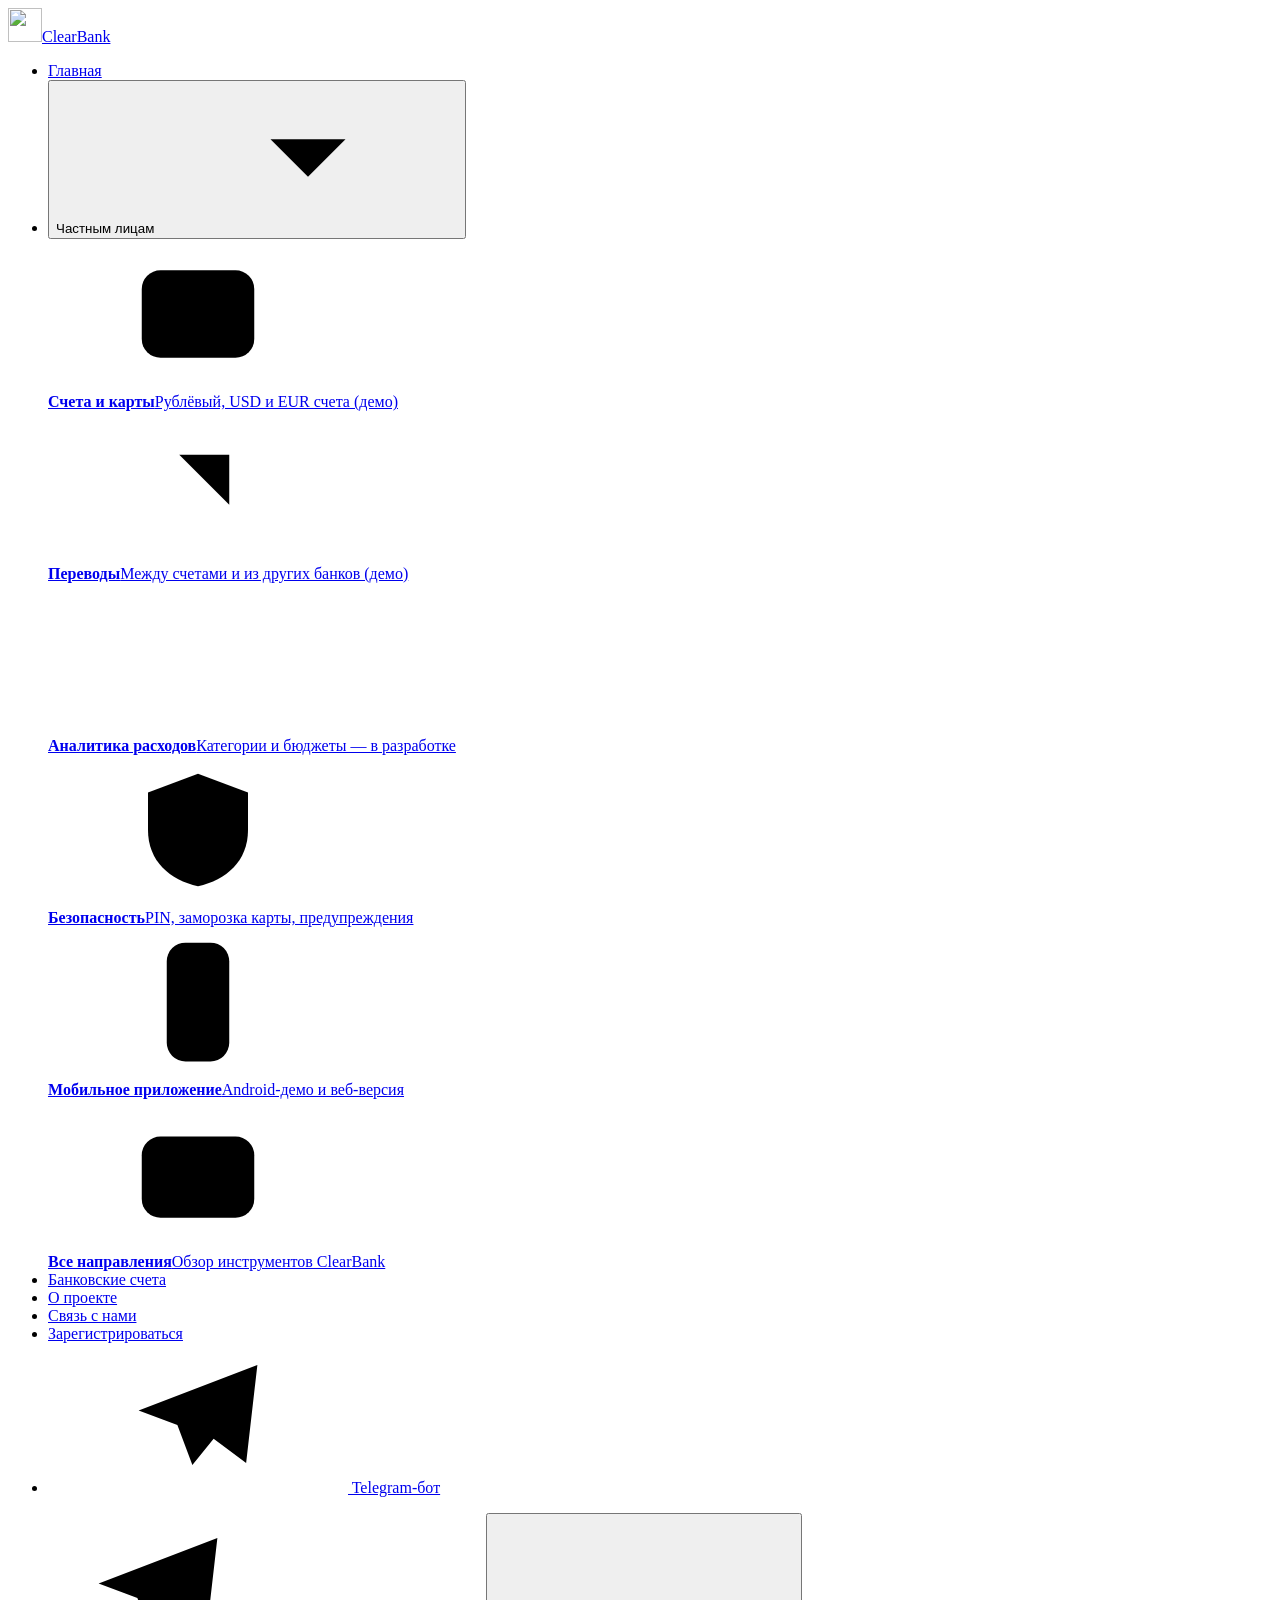
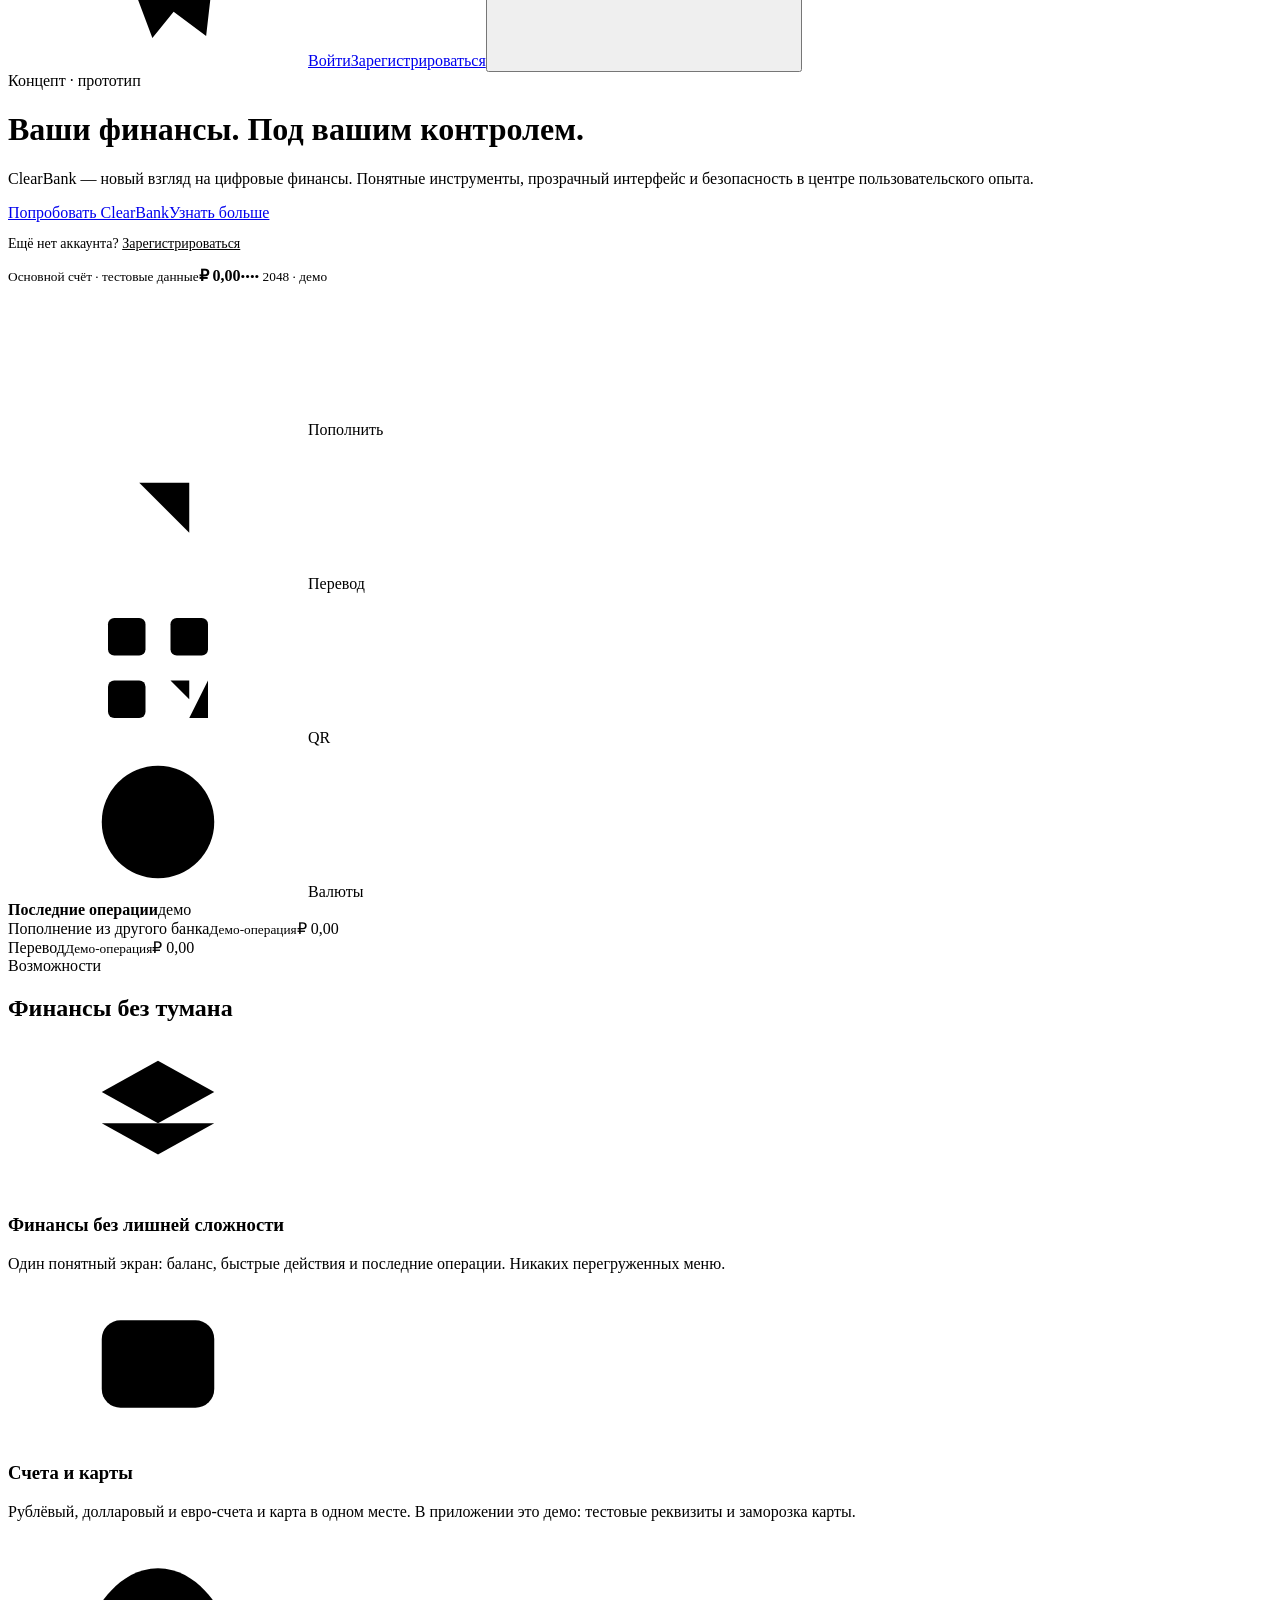
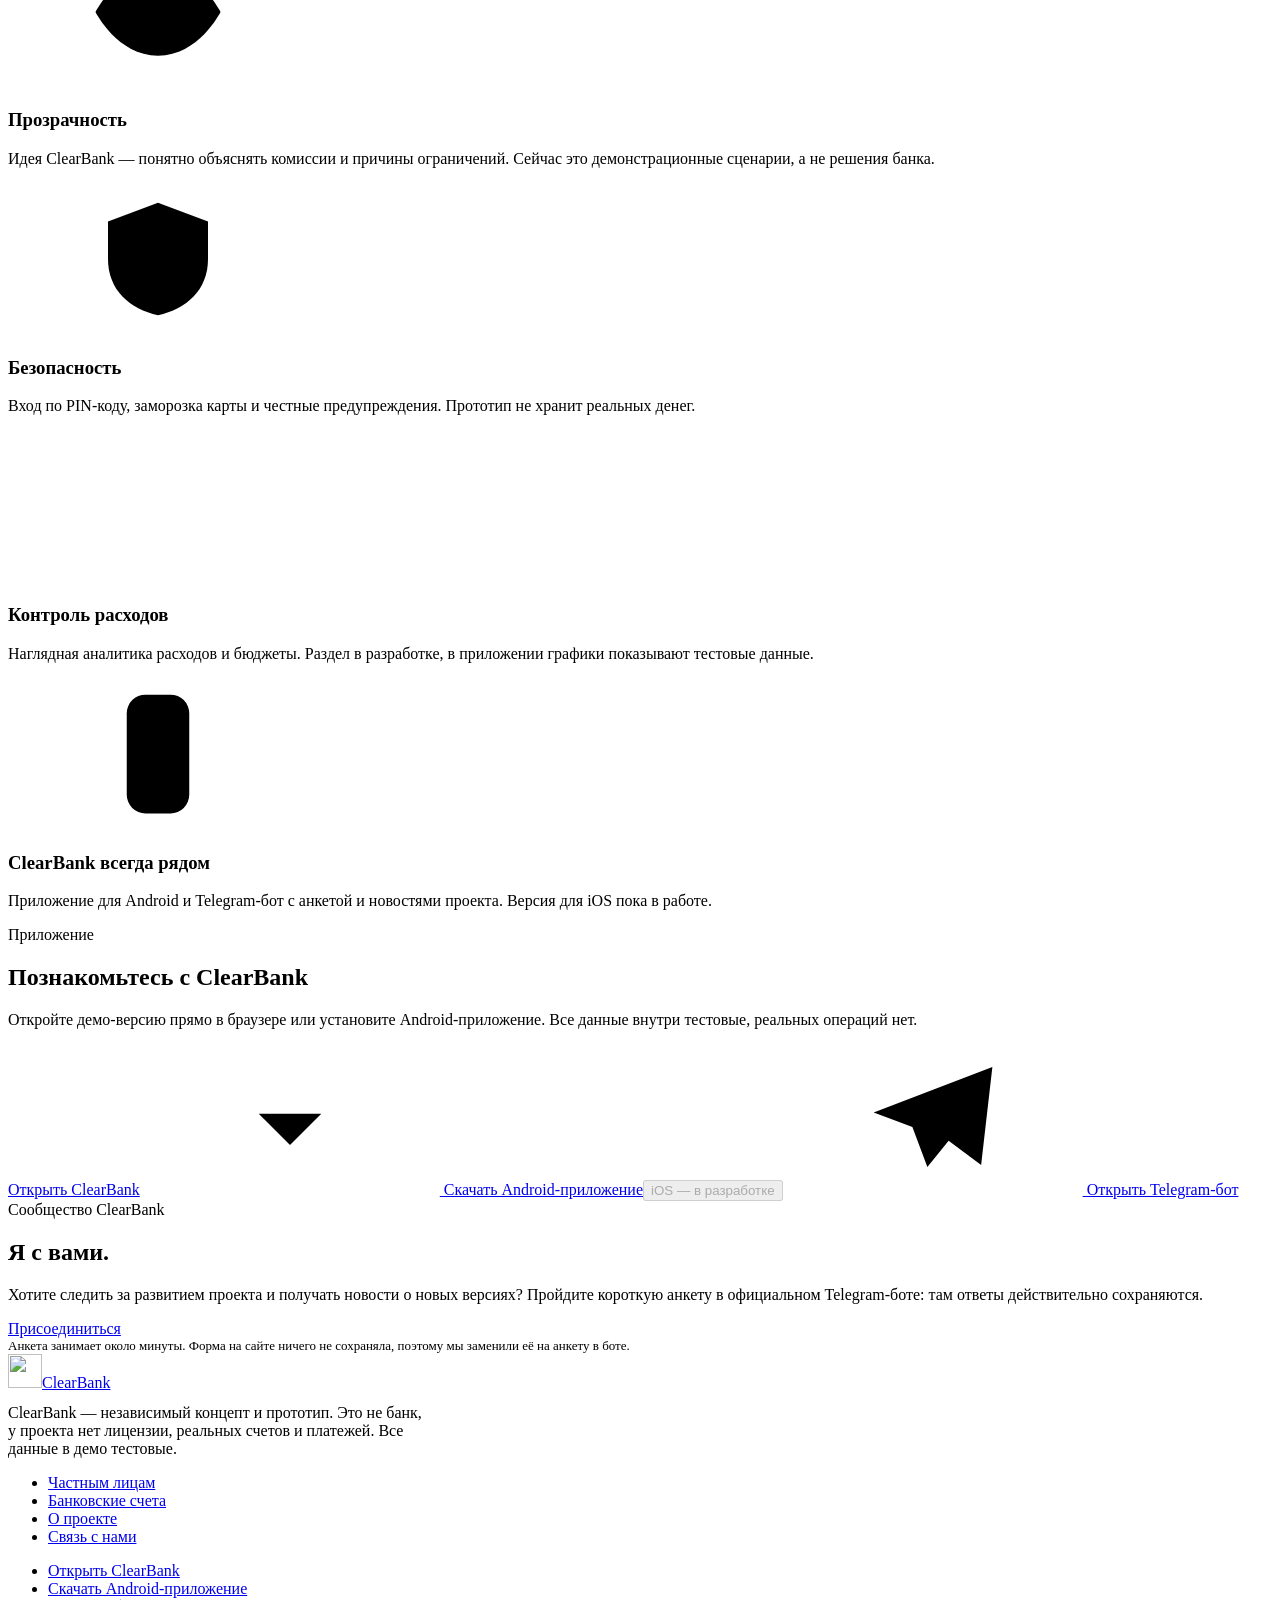
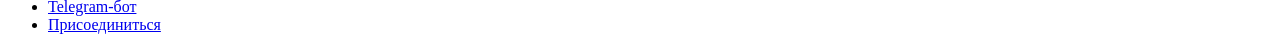
==== commit 587cfccf: "Create index.html" ====
--- a/index.html
+++ b/index.html
@@ -1,437 +1,9 @@
-
-<!DOCTYPE html>
-<html lang="ru">
-<head>
-<meta charset="UTF-8">
-<meta name="viewport" content="width=device-width, initial-scale=1.0">
-<meta name="theme-color" content="#080914">
-<title>ClearBank — Финансы без границ</title>
-
-<style>
-:root {
-  --bg: #080914;
-  --panel: #111326;
-  --purple: #795cff;
-  --purple2: #a18bff;
-  --text: #f6f5ff;
-  --muted: #a4a6bd;
-  --line: rgba(255,255,255,.1);
-}
-* { box-sizing: border-box; }
-html { scroll-behavior: smooth; }
-body {
-  margin: 0;
-  background:
-    radial-gradient(ellipse at 80% 0%, #292052 0%, transparent 35%),
-    var(--bg);
-  color: var(--text);
-  font-family: Inter, -apple-system, BlinkMacSystemFont, "Segoe UI", sans-serif;
-}
-a { color: inherit; text-decoration: none; }
-button, input, select { font: inherit; }
-button, a { -webkit-tap-highlight-color: transparent; }
-.container { width: min(1120px, 90%); margin: auto; }
-
-header {
-  height: 82px;
-  display: flex;
-  align-items: center;
-  border-bottom: 1px solid var(--line);
-}
-.nav { display:flex; align-items:center; justify-content:space-between; gap:20px; }
-.logo { display:flex; align-items:center; gap:11px; font-size:22px; font-weight:800; letter-spacing:-.8px; }
-.logo-icon {
-  width:37px; height:37px; border-radius:12px;
-  display:grid; place-items:center; background:var(--purple);
-  font-size:22px; box-shadow:0 0 30px #795cff55;
-}
-.nav-links { display:flex; gap:28px; color:var(--muted); font-size:14px; }
-.nav-links a:hover { color:white; }
-.btn {
-  display:inline-flex; justify-content:center; align-items:center; gap:9px;
-  padding:14px 20px; border-radius:13px; border:1px solid var(--line);
-  color:white; cursor:pointer; font-weight:700; transition:.2s;
-}
-.btn:hover { transform:translateY(-2px); }
-.btn-primary { background:var(--purple); border-color:var(--purple); }
-.btn-primary:hover { background:#6948fa; }
-.btn-secondary { background:rgba(255,255,255,.04); }
-.hero { padding:100px 0 75px; }
-.hero-grid { display:grid; grid-template-columns:1.15fr .85fr; align-items:center; gap:65px; }
-.eyebrow {
-  display:inline-flex; gap:9px; align-items:center; color:#c3b8ff;
-  background:#795cff1c; border:1px solid #795cff55;
-  border-radius:100px; padding:9px 13px; font-size:12px; font-weight:700;
-}
-.dot { width:7px; height:7px; border-radius:50%; background:#9c86ff; }
-h1 { font-size:clamp(45px,6.4vw,76px); line-height:1.02; letter-spacing:-4px; margin:25px 0; }
-.gradient { background:linear-gradient(100deg,#b5a6ff,#795cff 65%,#d4caff); -webkit-background-clip:text; background-clip:text; color:transparent; }
-.hero p { color:var(--muted); font-size:17px; line-height:1.8; max-width:520px; }
-.hero-actions { display:flex; gap:12px; flex-wrap:wrap; margin-top:30px; }
-.caption { color:#777b98; font-size:12px; margin-top:18px; }
-
-.phone-wrap { display:flex; justify-content:center; position:relative; }
-.glow { position:absolute; width:300px; height:300px; background:#795cff; filter:blur(110px); opacity:.22; }
-.phone {
-  position:relative; width:285px; min-height:490px; padding:25px;
-  border:1px solid #ffffff25; border-radius:35px;
-  background:linear-gradient(145deg,#1a1c36,#0d0e1c);
-  box-shadow:0 35px 100px #0008;
-  transform:rotate(2deg);
-}
-.phone-top { display:flex; justify-content:space-between; color:#b7b9d0; font-size:12px; }
-.balance-label { color:var(--muted); font-size:13px; margin-top:38px; }
-.balance { font-size:35px; font-weight:800; letter-spacing:-1.5px; margin:7px 0 25px; }
-.card {
-  border-radius:19px; padding:19px; min-height:150px;
-  background:linear-gradient(135deg,#8c72ff,#5034cb 60%,#272052);
-  display:flex; flex-direction:column; justify-content:space-between;
-}
-.card-brand { font-size:17px; font-weight:800; }
-.card-number { letter-spacing:3px; font-size:14px; }
-.card-bottom { display:flex; justify-content:space-between; align-items:end; font-size:12px; }
-.activity-title { margin:25px 0 14px; font-weight:700; }
-.activity { display:flex; align-items:center; gap:12px; padding:12px 0; border-bottom:1px solid var(--line); font-size:12px; }
-.activity-icon { width:35px; height:35px; border-radius:12px; background:#ffffff0c; display:grid; place-items:center; font-size:16px; }
-.activity small { display:block; color:var(--muted); margin-top:4px; }
-.activity strong { margin-left:auto; }
-
-section { padding:75px 0; }
-.section-label { color:var(--purple2); text-transform:uppercase; font-size:12px; font-weight:800; letter-spacing:2px; }
-h2 { font-size:clamp(30px,4vw,46px); letter-spacing:-1.8px; margin:15px 0; }
-.section-desc { color:var(--muted); line-height:1.8; max-width:610px; }
-.features { display:grid; grid-template-columns:repeat(3,1fr); gap:17px; margin-top:35px; }
-.feature { padding:25px; border:1px solid var(--line); border-radius:20px; background:linear-gradient(145deg,#15172b,#0d0e1b); }
-.feature-icon { width:45px; height:45px; display:grid; place-items:center; border-radius:14px; background:#795cff22; font-size:21px; }
-.feature h3 { font-size:18px; margin:20px 0 10px; }
-.feature p { color:var(--muted); line-height:1.7; font-size:14px; }
-
-.join-section { padding:65px 0 95px; }
-.join-box {
-  display:grid; grid-template-columns:.8fr 1.2fr; gap:50px;
-  padding:clamp(25px,5vw,55px); border:1px solid #795cff66;
-  border-radius:28px; background:radial-gradient(ellipse at 0 0,#30215b88,transparent 65%),#111326;
-}
-.join-copy h2 { font-size:42px; }
-.join-copy p { color:var(--muted); line-height:1.8; }
-.perks { list-style:none; padding:0; margin-top:25px; color:#d9d5f7; font-size:14px; }
-.perks li { margin:13px 0; }
-.perks li::before { content:"✓"; color:#a18bff; margin-right:10px; font-weight:900; }
-
-form { display:grid; grid-template-columns:1fr 1fr; gap:16px; }
-.field { display:flex; flex-direction:column; gap:8px; }
-.field.full { grid-column:1/-1; }
-label { color:#c7c8dc; font-size:13px; }
-input, select {
-  width:100%; min-width:0; padding:14px 13px; border-radius:12px;
-  color:white; background:#090b18; border:1px solid #ffffff1c; outline:none;
-}
-input:focus, select:focus { border-color:var(--purple); box-shadow:0 0 0 3px #795cff20; }
-input::placeholder { color:#6e718b; }
-select option { background:#111326; }
-.consent { display:flex; align-items:flex-start; gap:10px; color:var(--muted); font-size:11px; line-height:1.6; }
-.consent input { width:16px; min-width:16px; margin-top:2px; accent-color:var(--purple); }
-.form-note { grid-column:1/-1; color:#8588a4; font-size:11px; line-height:1.6; }
-.submit { grid-column:1/-1; width:100%; border:0; }
-
-.success { display:none; text-align:center; padding:20px 5px; }
-.success-icon { width:65px; height:65px; border-radius:50%; background:#2bcb8a20; color:#5be0a8; display:grid; place-items:center; font-size:30px; margin:0 auto 20px; }
-.success h3 { font-size:28px; }
-.success p { color:var(--muted); line-height:1.8; }
-.success-actions { display:flex; flex-direction:column; gap:12px; max-width:320px; margin:25px auto 0; }
-
-.roadmap { display:grid; grid-template-columns:repeat(3,1fr); gap:18px; margin-top:35px; }
-.roadmap-item { border-top:2px solid var(--purple); padding:20px 0; }
-.roadmap-item small { color:var(--purple2); font-weight:800; }
-.roadmap-item h3 { margin:12px 0; }
-.roadmap-item p { color:var(--muted); font-size:14px; line-height:1.7; }
-
-footer { padding:30px 0; border-top:1px solid var(--line); color:var(--muted); font-size:12px; }
-.footer-inner { display:flex; justify-content:space-between; align-items:center; gap:20px; flex-wrap:wrap; }
-.disclaimer { max-width:650px; line-height:1.7; }
-
-@media(max-width:800px) {
-  .nav-links { display:none; }
-  .hero { padding-top:65px; }
-  .hero-grid, .join-box { grid-template-columns:1fr; gap:38px; }
-  .phone { width:min(285px,100%); }
-  .features { grid-template-columns:1fr 1fr; }
-  .roadmap { grid-template-columns:1fr; }
-}
-@media(max-width:520px) {
-  header { height:70px; }
-  .logo { font-size:19px; }
-  header .btn { padding:11px 12px; font-size:12px; }
-  h1 { letter-spacing:-2.5px; }
-  .features { grid-template-columns:1fr; }
-  form { grid-template-columns:1fr; }
-  .field.full, .form-note, .submit { grid-column:auto; }
-  .join-copy h2 { font-size:34px; }
-  .hero-actions .btn { width:100%; }
-}
-</style>
-</head>
-
-<body>
-<header>
-  <div class="container nav">
-    <a class="logo" href="#">
-      <span class="logo-icon">C</span> ClearBank
-    </a>
-    <nav class="nav-links">
-      <a href="#product">Продукт</a>
-      <a href="#vision">О проекте</a>
-      <a href="#roadmap">Развитие</a>
-      <a href="#join">Сообщество</a>
-    </nav>
-    <a class="btn btn-primary" href="#join">Я с вами ↗</a>
-  </div>
-</header>
-
-<main>
-  <section class="hero">
-    <div class="container hero-grid">
-      <div>
-        <span class="eyebrow"><span class="dot"></span> ФИНТЕХ-ПРОЕКТ НОВОГО ПОКОЛЕНИЯ</span>
-        <h1>Финансы.<br><span class="gradient">Без тумана.</span></h1>
-        <p>
-          ClearBank — концепция финансового сервиса, в котором технологии,
-          прозрачность и удобство объединяются в одном цифровом пространстве.
-        </p>
-        <div class="hero-actions">
-          <a class="btn btn-primary" href="#join">Я с вами ↗</a>
-          <a class="btn btn-secondary" href="#product">Изучить концепцию ↓</a>
-        </div>
-        <div class="caption">Концепт продукта. Не является действующим банком.</div>
-      </div>
-
-      <div class="phone-wrap">
-        <div class="glow"></div>
-        <div class="phone">
-          <div class="phone-top"><span>9:41</span><span>● ● ●</span></div>
-          <div class="balance-label">Общий баланс · демо</div>
-          <div class="balance">₽ 0,00</div>
-          <div class="card">
-            <div class="card-brand">ClearBank <span style="float:right">◉</span></div>
-            <div class="card-number">•••• &nbsp; •••• &nbsp; •••• &nbsp; 2048</div>
-            <div class="card-bottom"><span>DEMO CARD</span><strong>VISA*</strong></div>
-          </div>
-          <div class="activity-title">Последние операции</div>
-          <div class="activity">
-            <div class="activity-icon">↗</div>
-            <div>Переводы<small>История операций</small></div>
-            <strong>—</strong>
-          </div>
-          <div class="activity">
-            <div class="activity-icon">⇄</div>
-            <div>Обмен валют<small>Демо-режим</small></div>
-            <strong>—</strong>
-          </div>
-          <div class="activity">
-            <div class="activity-icon">⌁</div>
-            <div>Подписки<small>Контроль расходов</small></div>
-            <strong>—</strong>
-          </div>
-        </div>
-      </div>
-    </div>
-  </section>
-
-  <section id="product">
-    <div class="container">
-      <div class="section-label">Продукт</div>
-      <h2>Больше контроля.<br>Меньше сложностей.</h2>
-      <p class="section-desc">Мы проектируем цифровую финансовую среду, в которой важные действия должны быть понятными и доступными.</p>
-      <div class="features">
-        <article class="feature">
-          <div class="feature-icon">▤</div>
-          <h3>Деньги в одном месте</h3>
-          <p>Концепция единого пространства для баланса, расходов и финансовых целей.</p>
-        </article>
-        <article class="feature">
-          <div class="feature-icon">⇄</div>
-          <h3>Переводы без хаоса</h3>
-          <p>Простой пользовательский сценарий для будущих переводов и платежей.</p>
-        </article>
-        <article class="feature">
-          <div class="feature-icon">◈</div>
-          <h3>Валюты и рынки</h3>
-          <p>Идея удобного доступа к валютным инструментам в рамках применимых правил.</p>
-        </article>
-        <article class="feature">
-          <div class="feature-icon">⌁</div>
-          <h3>Безопасность</h3>
-          <p>В планах — контроль сессий, защита аккаунта и прозрачные настройки безопасности.</p>
-        </article>
-        <article class="feature">
-          <div class="feature-icon">◷</div>
-          <h3>Понятная аналитика</h3>
-          <p>Визуализация расходов, истории действий и прогресса финансовых целей.</p>
-        </article>
-        <article class="feature">
-          <div class="feature-icon">✳</div>
-          <h3>Одна экосистема</h3>
-          <p>Постепенное объединение финансовых функций в едином интерфейсе.</p>
-        </article>
-      </div>
-    </div>
-  </section>
-
-  <section id="vision">
-    <div class="container">
-      <div class="section-label">Наша идея</div>
-      <h2>Строим не просто интерфейс.</h2>
-      <p class="section-desc">
-        ClearBank начинается как независимый финтех-концепт. Наша задача —
-        проверять идеи, собирать обратную связь, создавать прототипы и
-        открыто показывать прогресс. Реальные банковские услуги появятся
-        только при наличии необходимых партнёров, разрешений и инфраструктуры.
-      </p>
-    </div>
-  </section>
-
-  <section id="roadmap">
-    <div class="container">
-      <div class="section-label">Дорожная карта</div>
-      <h2>От идеи к продукту.</h2>
-      <div class="roadmap">
-        <div class="roadmap-item">
-          <small>ЭТАП 01</small>
-          <h3>Прототип</h3>
-          <p>Разработка интерфейса, основных экранов и тестовых пользовательских сценариев.</p>
-        </div>
-        <div class="roadmap-item">
-          <small>ЭТАП 02</small>
-          <h3>Проверка гипотез</h3>
-          <p>Сбор обратной связи, исследование потребностей пользователей и улучшение продукта.</p>
-        </div>
-        <div class="roadmap-item">
-          <small>ЭТАП 03</small>
-          <h3>Инфраструктура</h3>
-          <p>Изучение требований к защите данных, юридической модели и возможным партнёрствам.</p>
-        </div>
-      </div>
-    </div>
-  </section>
-
-  <section class="join-section" id="join">
-    <div class="container">
-      <div class="join-box">
-        <div class="join-copy">
-          <div class="section-label">Сообщество ClearBank</div>
-          <h2>Я с вами.</h2>
-          <p>
-            Хочешь следить за развитием проекта и получать новости о новых
-            версиях? Оставь контакт для связи.
-          </p>
-          <ul class="perks">
-            <li>Новости и обновления проекта</li>
-            <li>Возможность оставить обратную связь</li>
-            <li>Информация о будущих возможностях участия</li>
-          </ul>
-        </div>
-
-        <div>
-          <form id="joinForm">
-            <div class="field full">
-              <label for="fullname">ФИО</label>
-              <input id="fullname" name="fullname" autocomplete="name" placeholder="Иванов Иван Иванович" required>
-            </div>
-
-            <div class="field">
-              <label for="birthdate">Дата рождения</label>
-              <input id="birthdate" name="birthdate" type="date" required>
-            </div>
-
-            <div class="field">
-              <label for="gender">Пол</label>
-              <select id="gender" name="gender" required>
-                <option value="" disabled selected>Выберите</option>
-                <option value="male">Мужской</option>
-                <option value="female">Женский</option>
-                <option value="other">Не хочу указывать</option>
-              </select>
-            </div>
-
-            <div class="field">
-              <label for="phone">Номер телефона</label>
-              <input id="phone" name="phone" type="tel" autocomplete="tel" placeholder="+7 900 000-00-00" required>
-            </div>
-
-            <div class="field">
-              <label for="email">Электронная почта</label>
-              <input id="email" name="email" type="email" autocomplete="email" placeholder="you@example.com" required>
-            </div>
-
-            <label class="consent field full">
-              <input type="checkbox" id="consent" required>
-              <span>Я согласен с демонстрационной обработкой введённых данных в рамках этой формы.</span>
-            </label>
-
-            <div class="form-note">
-              Это демонстрационный прототип. Не вводи настоящие персональные данные:
-              форма пока не отправляет их на сервер и не создаёт реальную заявку.
-            </div>
-
-            <button class="btn btn-primary submit" type="submit">Продолжить →</button>
-          </form>
-
-          <div class="success" id="success" role="status" aria-live="polite">
-            <div class="success-icon">✓</div>
-            <h3>Отлично!</h3>
-            <p>Демонстрационный сценарий завершён. Спасибо за интерес к ClearBank.</p>
-            <div class="success-actions">
-              <a class="btn btn-primary" href="downloads/ClearBank.apk" download="ClearBank.apk" id="downloadApp">
-                ↓ Скачать ClearBank для Android
-              </a>
-              <button class="btn btn-secondary" type="button" id="backButton">Вернуться к форме</button>
-            </div>
-            <p style="font-size:11px">
-              Для скачивания положи файл приложения в папку
-              <strong>downloads</strong> рядом с index.html.
-            </p>
-          </div>
-        </div>
-      </div>
-    </div>
-  </section>
-</main>
-
-<footer>
-  <div class="container footer-inner">
-    <a class="logo" href="#"><span class="logo-icon">C</span> ClearBank</a>
-    <div class="disclaimer">
-      ClearBank — концептуальный проект, не являющийся действующим банком
-      или лицензированной финансовой организацией. Интерфейс демонстрационный;
-      реальные банковские операции недоступны.
-    </div>
-    <span>© 2026 ClearBank · Prototype</span>
-  </div>
-</footer>
-
-<script>
-const form = document.getElementById("joinForm");
-const success = document.getElementById("success");
-const backButton = document.getElementById("backButton");
-const birthdate = document.getElementById("birthdate");
-
-// Не разрешаем выбрать будущую дату рождения.
-birthdate.max = new Date().toISOString().split("T")[0];
-
-form.addEventListener("submit", function(event) {
-  event.preventDefault();
-
-  if (!form.reportValidity()) return;
-
-  // Никакие данные не сохраняются и никуда не отправляются.
-  form.style.display = "none";
-  success.style.display = "block";
-});
-
-backButton.addEventListener("click", function() {
-  success.style.display = "none";
-  form.style.display = "grid";
-});
-</script>
-</body>
-</html>
+<!doctype html><html lang="ru"><head><meta charset="utf-8"><meta name="viewport" content="width=device-width,initial-scale=1"><title>ClearBank — Ваши финансы. Под вашим контролем.</title><meta name="description" content="ClearBank — концепт цифрового банка нового поколения: понятный интерфейс, прозрачность и безопасность. Прототип приложения для Android."><meta name="theme-color" content="#08090d"><meta property="og:title" content="ClearBank — Ваши финансы. Под вашим контролем."><meta property="og:description" content="ClearBank — концепт цифрового банка нового поколения: понятный интерфейс, прозрачность и безопасность. Прототип приложения для Android."><link rel="icon" href="assets/favicon.png"><link rel="stylesheet" href="assets/site.css"><script>document.documentElement.className="js"</script></head><body><svg width="0" height="0" style="position:absolute" aria-hidden="true"><symbol id="i-card" viewBox="0 0 24 24"><rect x="3" y="5" width="18" height="14" rx="3"/><path d="M3 10h18M7 15h3"/></symbol><symbol id="i-send" viewBox="0 0 24 24"><path d="M7 17L17 7M9 7h8v8"/></symbol><symbol id="i-chart" viewBox="0 0 24 24"><path d="M4 20V10M10 20V4M16 20v-7M22 20H2"/></symbol><symbol id="i-shield" viewBox="0 0 24 24"><path d="M12 3l8 3v6c0 5-3.5 8-8 9-4.5-1-8-4-8-9V6z"/><path d="M9 12l2 2 4-4"/></symbol><symbol id="i-phone" viewBox="0 0 24 24"><rect x="7" y="2.5" width="10" height="19" rx="3"/><path d="M11 18.5h2"/></symbol><symbol id="i-tg" viewBox="0 0 24 24"><path d="M21.5 3.5L2.5 10.8l6.2 2.3 2.4 6.4 3.4-4.2 5.2 3.9z"/><path d="M8.7 13.1l12-9.6"/></symbol><symbol id="i-eye" viewBox="0 0 24 24"><path d="M2 12s3.5-7 10-7 10 7 10 7-3.5 7-10 7S2 12 2 12z"/><circle cx="12" cy="12" r="3"/></symbol><symbol id="i-wallet" viewBox="0 0 24 24"><rect x="3" y="6" width="18" height="13" rx="3"/><path d="M3 10h18M16 15h2"/></symbol><symbol id="i-plus" viewBox="0 0 24 24"><path d="M12 5v14M5 12h14"/></symbol><symbol id="i-qr" viewBox="0 0 24 24"><rect x="4" y="4" width="6" height="6" rx="1"/><rect x="14" y="4" width="6" height="6" rx="1"/><rect x="4" y="14" width="6" height="6" rx="1"/><path d="M14 14h3v3M20 14v6h-3"/></symbol><symbol id="i-globe" viewBox="0 0 24 24"><circle cx="12" cy="12" r="9"/><path d="M3 12h18M12 3c3 3 3 15 0 18M12 3c-3 3-3 15 0 18"/></symbol><symbol id="i-chev" viewBox="0 0 24 24"><path d="M6 9l6 6 6-6"/></symbol><symbol id="i-menu" viewBox="0 0 24 24"><path d="M4 7h16M4 12h16M4 17h16"/></symbol><symbol id="i-dl" viewBox="0 0 24 24"><path d="M12 4v11M7 11l5 5 5-5M5 20h14"/></symbol><symbol id="i-layers" viewBox="0 0 24 24"><path d="M12 3l9 5-9 5-9-5z"/><path d="M3 13l9 5 9-5"/></symbol></svg><header class="hd"><div class="wrap nv"><a class="lg" href="index.html"><img src="assets/logo.svg" alt="" width="34" height="34">ClearBank</a>
+<ul class="links" id="menu"><li><a class="lk" href="index.html" aria-current="page">Главная</a></li><li class="has-mega"><button class="lk" type="button" aria-expanded="false" aria-haspopup="true" aria-controls="mega">Частным лицам <svg class="i" aria-hidden="true"><use href="#i-chev"/></svg></button><div class="mega" id="mega"><div class="mb"><a class="mi" href="accounts.html"><svg class="i" aria-hidden="true"><use href="#i-card"/></svg><div><b>Счета и карты</b><span>Рублёвый, USD и EUR счета (демо)</span></div></a><a class="mi" href="personal.html#transfers"><svg class="i" aria-hidden="true"><use href="#i-send"/></svg><div><b>Переводы</b><span>Между счетами и из других банков (демо)</span></div></a><a class="mi" href="personal.html#analytics"><svg class="i" aria-hidden="true"><use href="#i-chart"/></svg><div><b>Аналитика расходов</b><span>Категории и бюджеты — в разработке</span></div></a><a class="mi" href="personal.html#security"><svg class="i" aria-hidden="true"><use href="#i-shield"/></svg><div><b>Безопасность</b><span>PIN, заморозка карты, предупреждения</span></div></a><a class="mi" href="index.html#app"><svg class="i" aria-hidden="true"><use href="#i-phone"/></svg><div><b>Мобильное приложение</b><span>Android-демо и веб-версия</span></div></a><a class="mi" href="personal.html"><svg class="i" aria-hidden="true"><use href="#i-wallet"/></svg><div><b>Все направления</b><span>Обзор инструментов ClearBank</span></div></a></div></div></li><li><a class="lk" href="accounts.html">Банковские счета</a></li><li><a class="lk" href="about.html">О проекте</a></li><li><a class="lk" href="contact.html">Связь с нами</a></li>
+<li class="drw"><a class="btn pri" href="register.html">Зарегистрироваться</a></li><li class="drw"><a class="btn" data-tg href="contact.html#telegram"><svg class="i" aria-hidden="true"><use href="#i-tg"/></svg> Telegram-бот</a></li></ul>
+<div class="nr"><a class="tg" data-tg href="contact.html#telegram" aria-label="Открыть Telegram-бот"><svg class="i" aria-hidden="true"><use href="#i-tg"/></svg></a><a class="btn sm" href="login.html">Войти</a><a class="btn sm pri reg" href="register.html">Зарегистрироваться</a><button class="bg" type="button" aria-label="Меню" aria-expanded="false" aria-controls="menu"><svg class="i" aria-hidden="true"><use href="#i-menu"/></svg></button></div></div></header><main><div class="wrap hero"><div><span class="pill">Концепт · прототип</span><h1>Ваши финансы. <span style="color:var(--ac2)">Под вашим контролем.</span></h1><p class="lead">ClearBank — новый взгляд на цифровые финансы. Понятные инструменты, прозрачный интерфейс и безопасность в центре пользовательского опыта.</p><div class="ct"><a class="btn pri" href="app/index.html">Попробовать ClearBank</a><a class="btn" href="#product">Узнать больше</a></div><p class="mu" style="font-size:14px">Ещё нет аккаунта? <a href="register.html" style="color:var(--ac2)">Зарегистрироваться</a></p></div><div class="ph rv"><div><div class="cd"><small>Основной счёт · тестовые данные</small><b>₽ 0,00</b><small>•••• 2048 · демо</small></div><div class="ac"><div><i><svg class="i" aria-hidden="true"><use href="#i-plus"/></svg></i>Пополнить</div><div><i><svg class="i" aria-hidden="true"><use href="#i-send"/></svg></i>Перевод</div><div><i><svg class="i" aria-hidden="true"><use href="#i-qr"/></svg></i>QR</div><div><i><svg class="i" aria-hidden="true"><use href="#i-globe"/></svg></i>Валюты</div></div><div class="rw"><b>Последние операции</b><span class="tag">демо</span></div><div class="rw"><span>Пополнение из другого банка<small>Демо-операция</small></span><span class="mu">₽ 0,00</span></div><div class="rw"><span>Перевод<small>Демо-операция</small></span><span class="mu">₽ 0,00</span></div></div></div></div>
+<section id="product"><div class="wrap"><div class="lbl">Возможности</div><h2>Финансы без тумана</h2><div class="g3"><div class="k rv"><div class="ic"><svg class="i" aria-hidden="true"><use href="#i-layers"/></svg></div><h3>Финансы без лишней сложности</h3><p>Один понятный экран: баланс, быстрые действия и последние операции. Никаких перегруженных меню.</p></div><div class="k rv"><div class="ic"><svg class="i" aria-hidden="true"><use href="#i-card"/></svg></div><h3>Счета и карты</h3><p>Рублёвый, долларовый и евро-счета и карта в одном месте. В приложении это демо: тестовые реквизиты и заморозка карты.</p></div><div class="k rv"><div class="ic"><svg class="i" aria-hidden="true"><use href="#i-eye"/></svg></div><h3>Прозрачность</h3><p>Идея ClearBank — понятно объяснять комиссии и причины ограничений. Сейчас это демонстрационные сценарии, а не решения банка.</p></div><div class="k rv"><div class="ic"><svg class="i" aria-hidden="true"><use href="#i-shield"/></svg></div><h3>Безопасность</h3><p>Вход по PIN-коду, заморозка карты и честные предупреждения. Прототип не хранит реальных денег.</p></div><div class="k rv"><div class="ic"><svg class="i" aria-hidden="true"><use href="#i-chart"/></svg></div><h3>Контроль расходов</h3><p>Наглядная аналитика расходов и бюджеты. Раздел в разработке, в приложении графики показывают тестовые данные.</p></div><div class="k rv"><div class="ic"><svg class="i" aria-hidden="true"><use href="#i-phone"/></svg></div><h3>ClearBank всегда рядом</h3><p>Приложение для Android и Telegram-бот с анкетой и новостями проекта. Версия для iOS пока в работе.</p></div></div></div></section>
+<section id="app"><div class="wrap"><div class="band rv"><div><div class="lbl">Приложение</div><h2>Познакомьтесь с ClearBank</h2><p class="mu">Откройте демо-версию прямо в браузере или установите Android-приложение. Все данные внутри тестовые, реальных операций нет.</p></div><div class="st"><a class="btn pri" href="app/index.html">Открыть ClearBank</a><a class="btn" href="downloads/ClearBank.apk" download="ClearBank.apk"><svg class="i" aria-hidden="true"><use href="#i-dl"/></svg> Скачать Android-приложение</a><button class="btn" type="button" disabled aria-disabled="true">iOS — в разработке</button><a class="btn" data-tg href="contact.html#telegram"><svg class="i" aria-hidden="true"><use href="#i-tg"/></svg> Открыть Telegram-бот</a></div></div></div></section>
+<section id="join"><div class="wrap"><div class="band rv"><div><div class="lbl">Сообщество ClearBank</div><h2>Я с вами.</h2><p class="mu">Хотите следить за развитием проекта и получать новости о новых версиях? Пройдите короткую анкету в официальном Telegram-боте: там ответы действительно сохраняются.</p></div><div class="st"><a class="btn pri" data-tg href="contact.html#telegram">Присоединиться</a><p class="mu" style="font-size:13px;margin:0">Анкета занимает около минуты. Форма на сайте ничего не сохраняла, поэтому мы заменили её на анкету в боте.</p></div></div></div></section></main><footer class="ft"><div class="wrap"><div class="fg"><div><a class="lg" href="index.html"><img src="assets/logo.svg" alt="" width="34" height="34">ClearBank</a><p style="max-width:420px;margin-top:12px">ClearBank — независимый концепт и прототип. Это не банк, у проекта нет лицензии, реальных счетов и платежей. Все данные в демо тестовые.</p></div>
+<ul><li><a href="personal.html">Частным лицам</a></li><li><a href="accounts.html">Банковские счета</a></li><li><a href="about.html">О проекте</a></li><li><a href="contact.html">Связь с нами</a></li></ul>
+<ul><li><a href="app/index.html">Открыть ClearBank</a></li><li><a href="downloads/ClearBank.apk" download>Скачать Android-приложение</a></li><li><a data-tg href="contact.html#telegram">Telegram-бот</a></li><li><a href="index.html#join">Присоединиться</a></li></ul></div></div></footer><script src="assets/site.js"></script></body></html>
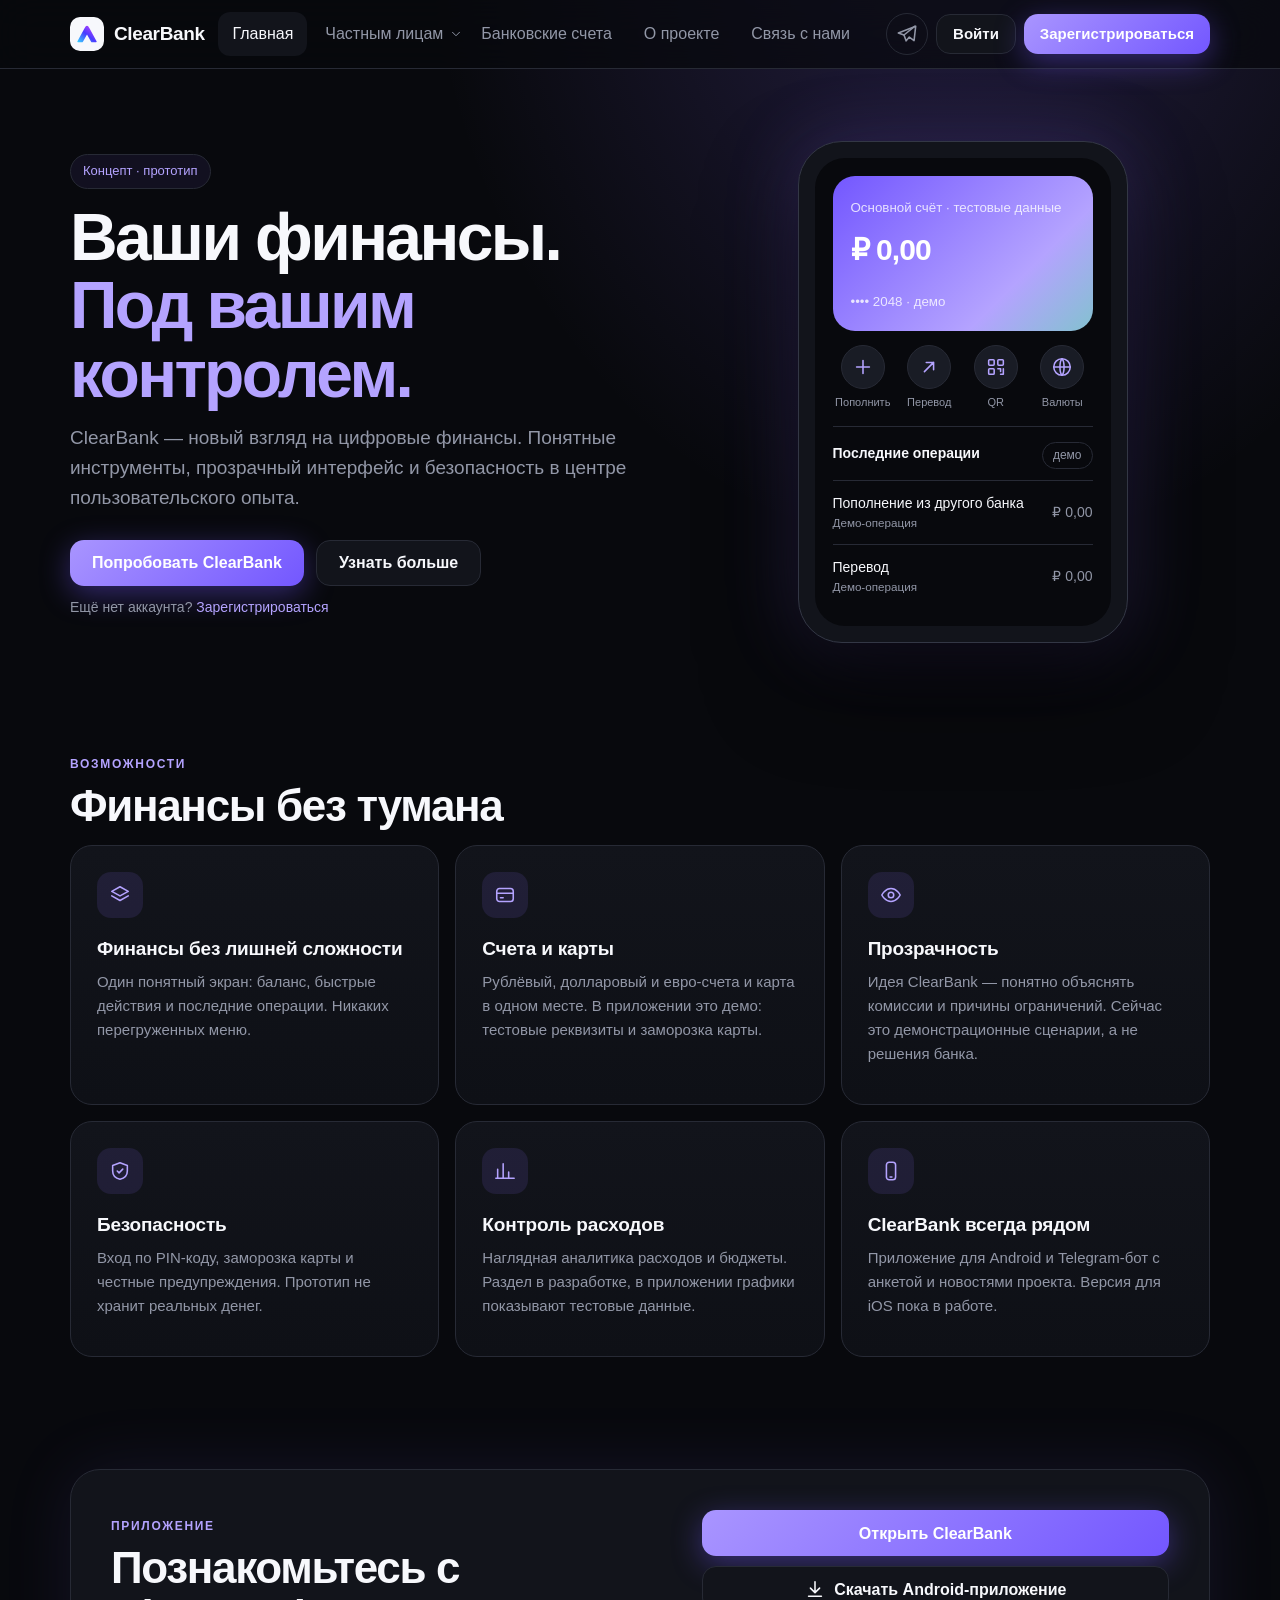
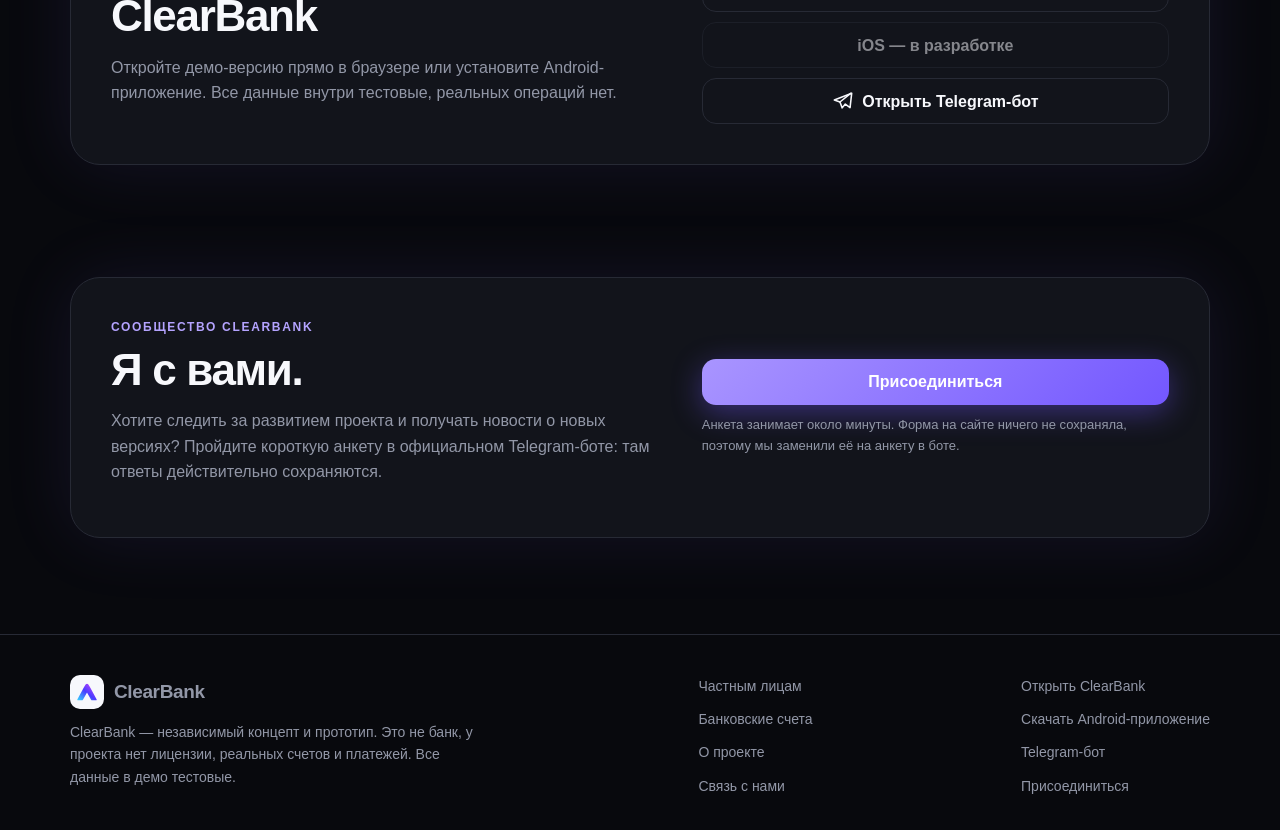
==== commit af86cffc: "Update index.html" ====
--- a/index.html
+++ b/index.html
@@ -1,9 +1,9 @@
 <!doctype html><html lang="ru"><head><meta charset="utf-8"><meta name="viewport" content="width=device-width,initial-scale=1"><title>ClearBank — Ваши финансы. Под вашим контролем.</title><meta name="description" content="ClearBank — концепт цифрового банка нового поколения: понятный интерфейс, прозрачность и безопасность. Прототип приложения для Android."><meta name="theme-color" content="#08090d"><meta property="og:title" content="ClearBank — Ваши финансы. Под вашим контролем."><meta property="og:description" content="ClearBank — концепт цифрового банка нового поколения: понятный интерфейс, прозрачность и безопасность. Прототип приложения для Android."><link rel="icon" href="assets/favicon.png"><link rel="stylesheet" href="assets/site.css"><script>document.documentElement.className="js"</script></head><body><svg width="0" height="0" style="position:absolute" aria-hidden="true"><symbol id="i-card" viewBox="0 0 24 24"><rect x="3" y="5" width="18" height="14" rx="3"/><path d="M3 10h18M7 15h3"/></symbol><symbol id="i-send" viewBox="0 0 24 24"><path d="M7 17L17 7M9 7h8v8"/></symbol><symbol id="i-chart" viewBox="0 0 24 24"><path d="M4 20V10M10 20V4M16 20v-7M22 20H2"/></symbol><symbol id="i-shield" viewBox="0 0 24 24"><path d="M12 3l8 3v6c0 5-3.5 8-8 9-4.5-1-8-4-8-9V6z"/><path d="M9 12l2 2 4-4"/></symbol><symbol id="i-phone" viewBox="0 0 24 24"><rect x="7" y="2.5" width="10" height="19" rx="3"/><path d="M11 18.5h2"/></symbol><symbol id="i-tg" viewBox="0 0 24 24"><path d="M21.5 3.5L2.5 10.8l6.2 2.3 2.4 6.4 3.4-4.2 5.2 3.9z"/><path d="M8.7 13.1l12-9.6"/></symbol><symbol id="i-eye" viewBox="0 0 24 24"><path d="M2 12s3.5-7 10-7 10 7 10 7-3.5 7-10 7S2 12 2 12z"/><circle cx="12" cy="12" r="3"/></symbol><symbol id="i-wallet" viewBox="0 0 24 24"><rect x="3" y="6" width="18" height="13" rx="3"/><path d="M3 10h18M16 15h2"/></symbol><symbol id="i-plus" viewBox="0 0 24 24"><path d="M12 5v14M5 12h14"/></symbol><symbol id="i-qr" viewBox="0 0 24 24"><rect x="4" y="4" width="6" height="6" rx="1"/><rect x="14" y="4" width="6" height="6" rx="1"/><rect x="4" y="14" width="6" height="6" rx="1"/><path d="M14 14h3v3M20 14v6h-3"/></symbol><symbol id="i-globe" viewBox="0 0 24 24"><circle cx="12" cy="12" r="9"/><path d="M3 12h18M12 3c3 3 3 15 0 18M12 3c-3 3-3 15 0 18"/></symbol><symbol id="i-chev" viewBox="0 0 24 24"><path d="M6 9l6 6 6-6"/></symbol><symbol id="i-menu" viewBox="0 0 24 24"><path d="M4 7h16M4 12h16M4 17h16"/></symbol><symbol id="i-dl" viewBox="0 0 24 24"><path d="M12 4v11M7 11l5 5 5-5M5 20h14"/></symbol><symbol id="i-layers" viewBox="0 0 24 24"><path d="M12 3l9 5-9 5-9-5z"/><path d="M3 13l9 5 9-5"/></symbol></svg><header class="hd"><div class="wrap nv"><a class="lg" href="index.html"><img src="assets/logo.svg" alt="" width="34" height="34">ClearBank</a>
 <ul class="links" id="menu"><li><a class="lk" href="index.html" aria-current="page">Главная</a></li><li class="has-mega"><button class="lk" type="button" aria-expanded="false" aria-haspopup="true" aria-controls="mega">Частным лицам <svg class="i" aria-hidden="true"><use href="#i-chev"/></svg></button><div class="mega" id="mega"><div class="mb"><a class="mi" href="accounts.html"><svg class="i" aria-hidden="true"><use href="#i-card"/></svg><div><b>Счета и карты</b><span>Рублёвый, USD и EUR счета (демо)</span></div></a><a class="mi" href="personal.html#transfers"><svg class="i" aria-hidden="true"><use href="#i-send"/></svg><div><b>Переводы</b><span>Между счетами и из других банков (демо)</span></div></a><a class="mi" href="personal.html#analytics"><svg class="i" aria-hidden="true"><use href="#i-chart"/></svg><div><b>Аналитика расходов</b><span>Категории и бюджеты — в разработке</span></div></a><a class="mi" href="personal.html#security"><svg class="i" aria-hidden="true"><use href="#i-shield"/></svg><div><b>Безопасность</b><span>PIN, заморозка карты, предупреждения</span></div></a><a class="mi" href="index.html#app"><svg class="i" aria-hidden="true"><use href="#i-phone"/></svg><div><b>Мобильное приложение</b><span>Android-демо и веб-версия</span></div></a><a class="mi" href="personal.html"><svg class="i" aria-hidden="true"><use href="#i-wallet"/></svg><div><b>Все направления</b><span>Обзор инструментов ClearBank</span></div></a></div></div></li><li><a class="lk" href="accounts.html">Банковские счета</a></li><li><a class="lk" href="about.html">О проекте</a></li><li><a class="lk" href="contact.html">Связь с нами</a></li>
-<li class="drw"><a class="btn pri" href="register.html">Зарегистрироваться</a></li><li class="drw"><a class="btn" data-tg href="contact.html#telegram"><svg class="i" aria-hidden="true"><use href="#i-tg"/></svg> Telegram-бот</a></li></ul>
-<div class="nr"><a class="tg" data-tg href="contact.html#telegram" aria-label="Открыть Telegram-бот"><svg class="i" aria-hidden="true"><use href="#i-tg"/></svg></a><a class="btn sm" href="login.html">Войти</a><a class="btn sm pri reg" href="register.html">Зарегистрироваться</a><button class="bg" type="button" aria-label="Меню" aria-expanded="false" aria-controls="menu"><svg class="i" aria-hidden="true"><use href="#i-menu"/></svg></button></div></div></header><main><div class="wrap hero"><div><span class="pill">Концепт · прототип</span><h1>Ваши финансы. <span style="color:var(--ac2)">Под вашим контролем.</span></h1><p class="lead">ClearBank — новый взгляд на цифровые финансы. Понятные инструменты, прозрачный интерфейс и безопасность в центре пользовательского опыта.</p><div class="ct"><a class="btn pri" href="app/index.html">Попробовать ClearBank</a><a class="btn" href="#product">Узнать больше</a></div><p class="mu" style="font-size:14px">Ещё нет аккаунта? <a href="register.html" style="color:var(--ac2)">Зарегистрироваться</a></p></div><div class="ph rv"><div><div class="cd"><small>Основной счёт · тестовые данные</small><b>₽ 0,00</b><small>•••• 2048 · демо</small></div><div class="ac"><div><i><svg class="i" aria-hidden="true"><use href="#i-plus"/></svg></i>Пополнить</div><div><i><svg class="i" aria-hidden="true"><use href="#i-send"/></svg></i>Перевод</div><div><i><svg class="i" aria-hidden="true"><use href="#i-qr"/></svg></i>QR</div><div><i><svg class="i" aria-hidden="true"><use href="#i-globe"/></svg></i>Валюты</div></div><div class="rw"><b>Последние операции</b><span class="tag">демо</span></div><div class="rw"><span>Пополнение из другого банка<small>Демо-операция</small></span><span class="mu">₽ 0,00</span></div><div class="rw"><span>Перевод<small>Демо-операция</small></span><span class="mu">₽ 0,00</span></div></div></div></div>
+<li class="drw"><a class="btn pri" href="register.html">Зарегистрироваться</a></li><li class="drw"><a class="btn" href="https://t.me/clearbankv06bot" target="_blank" rel="noopener noreferrer"><svg class="i" aria-hidden="true"><use href="#i-tg"/></svg> Telegram-бот</a></li></ul>
+<div class="nr"><a class="tg" href="https://t.me/clearbankv06bot" target="_blank" rel="noopener noreferrer" aria-label="Открыть Telegram-бот"><svg class="i" aria-hidden="true"><use href="#i-tg"/></svg></a><a class="btn sm" href="login.html">Войти</a><a class="btn sm pri reg" href="register.html">Зарегистрироваться</a><button class="bg" type="button" aria-label="Меню" aria-expanded="false" aria-controls="menu"><svg class="i" aria-hidden="true"><use href="#i-menu"/></svg></button></div></div></header><main><div class="wrap hero"><div><span class="pill">Концепт · прототип</span><h1>Ваши финансы. <span style="color:var(--ac2)">Под вашим контролем.</span></h1><p class="lead">ClearBank — новый взгляд на цифровые финансы. Понятные инструменты, прозрачный интерфейс и безопасность в центре пользовательского опыта.</p><div class="ct"><a class="btn pri" href="app/index.html">Попробовать ClearBank</a><a class="btn" href="#product">Узнать больше</a></div><p class="mu" style="font-size:14px">Ещё нет аккаунта? <a href="register.html" style="color:var(--ac2)">Зарегистрироваться</a></p></div><div class="ph rv"><div><div class="cd"><small>Основной счёт · тестовые данные</small><b>₽ 0,00</b><small>•••• 2048 · демо</small></div><div class="ac"><div><i><svg class="i" aria-hidden="true"><use href="#i-plus"/></svg></i>Пополнить</div><div><i><svg class="i" aria-hidden="true"><use href="#i-send"/></svg></i>Перевод</div><div><i><svg class="i" aria-hidden="true"><use href="#i-qr"/></svg></i>QR</div><div><i><svg class="i" aria-hidden="true"><use href="#i-globe"/></svg></i>Валюты</div></div><div class="rw"><b>Последние операции</b><span class="tag">демо</span></div><div class="rw"><span>Пополнение из другого банка<small>Демо-операция</small></span><span class="mu">₽ 0,00</span></div><div class="rw"><span>Перевод<small>Демо-операция</small></span><span class="mu">₽ 0,00</span></div></div></div></div>
 <section id="product"><div class="wrap"><div class="lbl">Возможности</div><h2>Финансы без тумана</h2><div class="g3"><div class="k rv"><div class="ic"><svg class="i" aria-hidden="true"><use href="#i-layers"/></svg></div><h3>Финансы без лишней сложности</h3><p>Один понятный экран: баланс, быстрые действия и последние операции. Никаких перегруженных меню.</p></div><div class="k rv"><div class="ic"><svg class="i" aria-hidden="true"><use href="#i-card"/></svg></div><h3>Счета и карты</h3><p>Рублёвый, долларовый и евро-счета и карта в одном месте. В приложении это демо: тестовые реквизиты и заморозка карты.</p></div><div class="k rv"><div class="ic"><svg class="i" aria-hidden="true"><use href="#i-eye"/></svg></div><h3>Прозрачность</h3><p>Идея ClearBank — понятно объяснять комиссии и причины ограничений. Сейчас это демонстрационные сценарии, а не решения банка.</p></div><div class="k rv"><div class="ic"><svg class="i" aria-hidden="true"><use href="#i-shield"/></svg></div><h3>Безопасность</h3><p>Вход по PIN-коду, заморозка карты и честные предупреждения. Прототип не хранит реальных денег.</p></div><div class="k rv"><div class="ic"><svg class="i" aria-hidden="true"><use href="#i-chart"/></svg></div><h3>Контроль расходов</h3><p>Наглядная аналитика расходов и бюджеты. Раздел в разработке, в приложении графики показывают тестовые данные.</p></div><div class="k rv"><div class="ic"><svg class="i" aria-hidden="true"><use href="#i-phone"/></svg></div><h3>ClearBank всегда рядом</h3><p>Приложение для Android и Telegram-бот с анкетой и новостями проекта. Версия для iOS пока в работе.</p></div></div></div></section>
-<section id="app"><div class="wrap"><div class="band rv"><div><div class="lbl">Приложение</div><h2>Познакомьтесь с ClearBank</h2><p class="mu">Откройте демо-версию прямо в браузере или установите Android-приложение. Все данные внутри тестовые, реальных операций нет.</p></div><div class="st"><a class="btn pri" href="app/index.html">Открыть ClearBank</a><a class="btn" href="downloads/ClearBank.apk" download="ClearBank.apk"><svg class="i" aria-hidden="true"><use href="#i-dl"/></svg> Скачать Android-приложение</a><button class="btn" type="button" disabled aria-disabled="true">iOS — в разработке</button><a class="btn" data-tg href="contact.html#telegram"><svg class="i" aria-hidden="true"><use href="#i-tg"/></svg> Открыть Telegram-бот</a></div></div></div></section>
-<section id="join"><div class="wrap"><div class="band rv"><div><div class="lbl">Сообщество ClearBank</div><h2>Я с вами.</h2><p class="mu">Хотите следить за развитием проекта и получать новости о новых версиях? Пройдите короткую анкету в официальном Telegram-боте: там ответы действительно сохраняются.</p></div><div class="st"><a class="btn pri" data-tg href="contact.html#telegram">Присоединиться</a><p class="mu" style="font-size:13px;margin:0">Анкета занимает около минуты. Форма на сайте ничего не сохраняла, поэтому мы заменили её на анкету в боте.</p></div></div></div></section></main><footer class="ft"><div class="wrap"><div class="fg"><div><a class="lg" href="index.html"><img src="assets/logo.svg" alt="" width="34" height="34">ClearBank</a><p style="max-width:420px;margin-top:12px">ClearBank — независимый концепт и прототип. Это не банк, у проекта нет лицензии, реальных счетов и платежей. Все данные в демо тестовые.</p></div>
+<section id="app"><div class="wrap"><div class="band rv"><div><div class="lbl">Приложение</div><h2>Познакомьтесь с ClearBank</h2><p class="mu">Откройте демо-версию прямо в браузере или установите Android-приложение. Все данные внутри тестовые, реальных операций нет.</p></div><div class="st"><a class="btn pri" href="app/index.html">Открыть ClearBank</a><a class="btn" href="downloads/ClearBank.apk" download="ClearBank.apk"><svg class="i" aria-hidden="true"><use href="#i-dl"/></svg> Скачать Android-приложение</a><button class="btn" type="button" disabled aria-disabled="true">iOS — в разработке</button><a class="btn" href="https://t.me/clearbankv06bot" target="_blank" rel="noopener noreferrer"><svg class="i" aria-hidden="true"><use href="#i-tg"/></svg> Открыть Telegram-бот</a></div></div></div></section>
+<section id="join"><div class="wrap"><div class="band rv"><div><div class="lbl">Сообщество ClearBank</div><h2>Я с вами.</h2><p class="mu">Хотите следить за развитием проекта и получать новости о новых версиях? Пройдите короткую анкету в официальном Telegram-боте: там ответы действительно сохраняются.</p></div><div class="st"><a class="btn pri" href="https://t.me/clearbankv06bot" target="_blank" rel="noopener noreferrer">Присоединиться</a><p class="mu" style="font-size:13px;margin:0">Анкета занимает около минуты. Форма на сайте ничего не сохраняла, поэтому мы заменили её на анкету в боте.</p></div></div></div></section></main><footer class="ft"><div class="wrap"><div class="fg"><div><a class="lg" href="index.html"><img src="assets/logo.svg" alt="" width="34" height="34">ClearBank</a><p style="max-width:420px;margin-top:12px">ClearBank — независимый концепт и прототип. Это не банк, у проекта нет лицензии, реальных счетов и платежей. Все данные в демо тестовые.</p></div>
 <ul><li><a href="personal.html">Частным лицам</a></li><li><a href="accounts.html">Банковские счета</a></li><li><a href="about.html">О проекте</a></li><li><a href="contact.html">Связь с нами</a></li></ul>
-<ul><li><a href="app/index.html">Открыть ClearBank</a></li><li><a href="downloads/ClearBank.apk" download>Скачать Android-приложение</a></li><li><a data-tg href="contact.html#telegram">Telegram-бот</a></li><li><a href="index.html#join">Присоединиться</a></li></ul></div></div></footer><script src="assets/site.js"></script></body></html>
+<ul><li><a href="app/index.html">Открыть ClearBank</a></li><li><a href="downloads/ClearBank.apk" download>Скачать Android-приложение</a></li><li><a href="https://t.me/clearbankv06bot" target="_blank" rel="noopener noreferrer">Telegram-бот</a></li><li><a href="index.html#join">Присоединиться</a></li></ul></div></div></footer><script src="assets/site.js"></script></body></html>
--- a/assets/site.css
+++ b/assets/site.css
@@ -0,0 +1,20 @@
+:root{--bg:#08090d;--s1:#12141b;--s2:#191c25;--tx:#f7f8fc;--mu:#9297a7;--ac:#8b6cff;--ac2:#b4a3ff;--ln:#272a35;--ok:#52e0a0;--r:22px;--w:1140px}
+*{box-sizing:border-box}html{overflow-x:clip;scroll-behavior:smooth;scroll-padding-top:84px}body{margin:0;background:var(--bg) radial-gradient(60% 40% at 75% -5%,rgba(139,108,255,.22),transparent 70%) no-repeat;color:var(--tx);font:16px/1.6 Inter,-apple-system,"Segoe UI",Roboto,Arial,sans-serif;overflow-x:hidden}
+a{color:inherit;text-decoration:none}img,svg{max-width:100%}.i{width:22px;height:22px;fill:none;stroke:currentColor;stroke-width:1.7;stroke-linecap:round;stroke-linejoin:round;flex:none}
+.wrap{width:min(var(--w),100% - 40px);margin:0 auto}h1{font-size:clamp(36px,6vw,66px);line-height:1.04;letter-spacing:-.04em;margin:14px 0}h2{font-size:clamp(28px,4vw,44px);line-height:1.1;letter-spacing:-.03em;margin:8px 0 14px}h3{margin:0 0 6px;font-size:19px;letter-spacing:-.01em}p{margin:0 0 12px}.mu{color:var(--mu)}.lbl{color:var(--ac2);font-size:12px;font-weight:700;letter-spacing:.14em;text-transform:uppercase}
+.hd{position:sticky;top:0;z-index:50;background:rgba(8,9,13,.72);backdrop-filter:blur(18px);border-bottom:1px solid var(--ln)}.nv{display:flex;align-items:center;gap:22px;height:68px}.lg{display:flex;align-items:center;gap:10px;font-weight:800;font-size:19px;letter-spacing:-.02em}.lg img{width:34px;height:34px;border-radius:10px}
+.links{display:flex;gap:4px;margin:0 auto;padding:0;list-style:none;align-items:center}.links>li{position:relative}.lk{white-space:nowrap;display:flex;align-items:center;gap:6px;padding:9px 14px;border-radius:12px;color:var(--mu);font:inherit;background:none;border:0;cursor:pointer;transition:.2s}.lk:hover,.open>.lk,[aria-current=page]{color:var(--tx);background:var(--s1)}.lk .i{width:14px;height:14px;transition:.2s}.open>.lk .i{transform:rotate(180deg)}
+.mega{position:absolute;left:50%;top:100%;padding-top:14px;transform:translate(-50%,8px);opacity:0;visibility:hidden;transition:.22s}.open>.mega{opacity:1;visibility:visible;transform:translate(-50%,0)}.mb{display:grid;grid-template-columns:repeat(2,minmax(250px,1fr));gap:6px;padding:12px;background:var(--s1);border:1px solid var(--ln);border-radius:var(--r);box-shadow:0 30px 80px rgba(0,0,0,.6),0 0 40px rgba(139,108,255,.12);width:620px}
+.mi{display:flex;gap:12px;padding:12px;border-radius:16px;transition:.2s}.mi:hover,.mi:focus-visible{background:var(--s2)}.mi .i{color:var(--ac2);margin-top:2px}.mi b{display:block;font-size:15px}.mi span{color:var(--mu);font-size:13px;line-height:1.35;display:block}
+.nr{display:flex;align-items:center;gap:8px}.tg{display:grid;place-items:center;width:42px;height:42px;border-radius:50%;border:1px solid var(--ln);color:var(--mu);transition:.2s}.tg:hover{color:var(--tx);border-color:var(--ac);box-shadow:0 0 18px rgba(139,108,255,.35)}.bg{display:none;width:42px;height:42px;border-radius:12px;border:1px solid var(--ln);background:var(--s1);color:var(--tx);cursor:pointer;place-items:center}
+.btn{white-space:nowrap;display:inline-flex;align-items:center;justify-content:center;gap:8px;min-height:46px;padding:0 22px;border-radius:14px;font:inherit;font-weight:650;border:1px solid var(--ln);background:var(--s1);color:var(--tx);cursor:pointer;transition:.2s}.btn:hover{border-color:var(--ac2);transform:translateY(-1px)}.pri{background:linear-gradient(135deg,#a995ff,#7357ff);border:0;color:#fff;box-shadow:0 8px 30px rgba(115,87,255,.4)}.pri:hover{box-shadow:0 10px 40px rgba(139,108,255,.6)}.sm{min-height:40px;padding:0 16px;font-size:15px}.btn[aria-disabled=true]{opacity:.5;cursor:not-allowed;transform:none}
+.hero{display:grid;grid-template-columns:1.1fr .9fr;gap:40px;align-items:center;padding:72px 0 56px}.ct{display:flex;flex-wrap:wrap;gap:12px;margin:26px 0 10px}.pill{display:inline-block;padding:6px 12px;border:1px solid var(--ln);border-radius:99px;color:var(--ac2);font-size:13px;background:rgba(139,108,255,.08)}.lead{font-size:19px;color:var(--mu);max-width:560px}
+.ph{width:min(330px,100%);margin:0 auto;padding:16px;border-radius:44px;background:var(--s1);border:1px solid #333745;box-shadow:0 40px 90px rgba(0,0,0,.6),0 0 70px rgba(139,108,255,.25)}.ph>div{background:var(--bg);border-radius:30px;padding:18px}.cd{border-radius:22px;padding:18px;color:#fff;background:linear-gradient(135deg,#7357ff,#b4a3ff 70%,#52e0a0 130%);position:relative;overflow:hidden}.cd small{opacity:.8}.cd b{display:block;font-size:30px;letter-spacing:-.03em;margin:6px 0 14px}
+.ac{display:grid;grid-template-columns:repeat(4,1fr);gap:6px;margin:14px 0;text-align:center;font-size:11px;color:var(--mu)}.ac i{display:grid;place-items:center;width:44px;height:44px;margin:0 auto 5px;border-radius:50%;background:var(--s2);border:1px solid var(--ln);color:var(--ac2)}.rw{display:flex;justify-content:space-between;align-items:center;gap:10px;padding:11px 0;border-top:1px solid var(--ln);font-size:14px}.rw small{display:block;color:var(--mu)}
+section{padding:56px 0}.g3{display:grid;grid-template-columns:repeat(3,1fr);gap:16px}.g2{display:grid;grid-template-columns:repeat(2,1fr);gap:16px}.k{background:linear-gradient(180deg,var(--s1),#0e1016);border:1px solid var(--ln);border-radius:var(--r);padding:26px;transition:.25s;position:relative}.k:hover{border-color:rgba(139,108,255,.55);transform:translateY(-3px);box-shadow:0 18px 50px rgba(139,108,255,.14)}.k .ic{display:grid;place-items:center;width:46px;height:46px;border-radius:14px;background:rgba(139,108,255,.12);color:var(--ac2);margin-bottom:16px}.k p{color:var(--mu);font-size:15px}.tag{display:inline-block;margin-top:4px;padding:3px 10px;border-radius:99px;font-size:12px;border:1px solid var(--ln);color:var(--mu)}.tag.ok{color:var(--ok);border-color:rgba(82,224,160,.35)}
+.band{background:var(--s1);border:1px solid var(--ln);border-radius:30px;padding:40px;display:grid;grid-template-columns:1.2fr 1fr;gap:30px;align-items:center;box-shadow:0 0 70px rgba(139,108,255,.1)}.st{display:flex;flex-direction:column;gap:10px}.ph1{padding:60px 0 10px}.bc{color:var(--mu);font-size:14px}.nt{padding:14px 18px;border-radius:16px;border:1px solid rgba(139,108,255,.4);background:rgba(139,108,255,.08);color:var(--ac2);font-size:14px;margin:18px 0}
+.ft{border-top:1px solid var(--ln);margin-top:40px;padding:40px 0 30px;color:var(--mu);font-size:14px}.fg{display:flex;flex-wrap:wrap;gap:30px;justify-content:space-between}.fg ul{list-style:none;margin:0;padding:0;display:grid;gap:8px}.fg a:hover{color:var(--tx)}
+.js .rv{opacity:0;transform:translateY(16px);transition:opacity .6s,transform .6s}.js .rv.in{opacity:1;transform:none}a:focus-visible,button:focus-visible{outline:2px solid var(--ac2);outline-offset:2px}
+@media(max-width:899px){.bg{display:grid}.links{position:fixed;inset:68px 0 0;margin:0;flex-direction:column;align-items:stretch;gap:4px;padding:18px 20px;background:var(--bg);overflow:auto;opacity:0;transform:translateY(-10px);transition:.25s;visibility:hidden}.nv.m .links{opacity:1;transform:none;visibility:visible}.lk{padding:14px;font-size:17px;width:100%}.mega{position:static;transform:none;opacity:1;visibility:visible;padding:0;display:none}.open>.mega{display:block;transform:none}.mb{width:100%;grid-template-columns:1fr;box-shadow:none;margin:4px 0 8px}.nv{gap:10px}.nr{margin-left:auto}.hero,.band,.g3,.g2{grid-template-columns:1fr}.hero{padding-top:36px}.band{padding:24px}}
+@media(max-width:560px){.tg{display:none}.nr .sm.reg{display:none}.btn{width:100%}.nr .btn{width:auto}}.drw{display:none}@media(max-width:899px){.drw{display:block;margin-top:10px}}
+@media(prefers-reduced-motion:reduce){*{animation:none!important;transition:none!important;scroll-behavior:auto!important}.js .rv{opacity:1;transform:none}}
